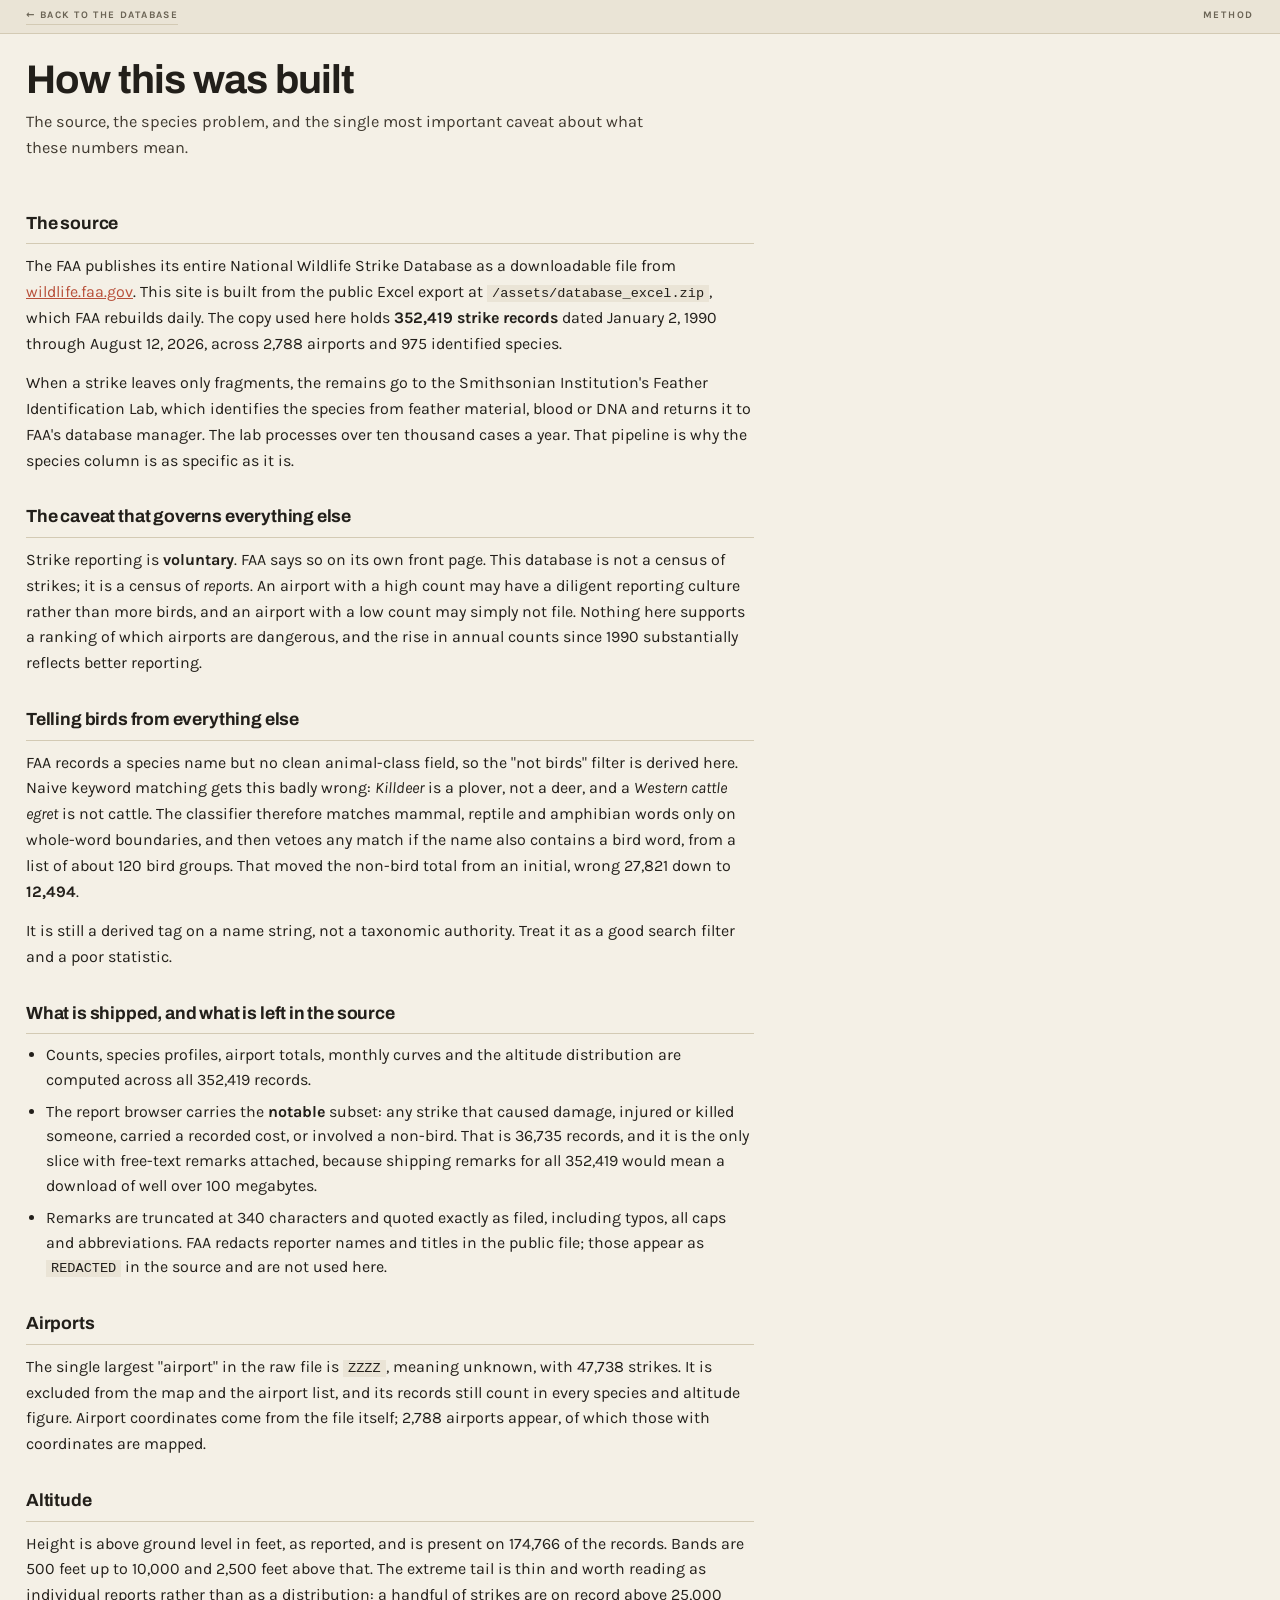
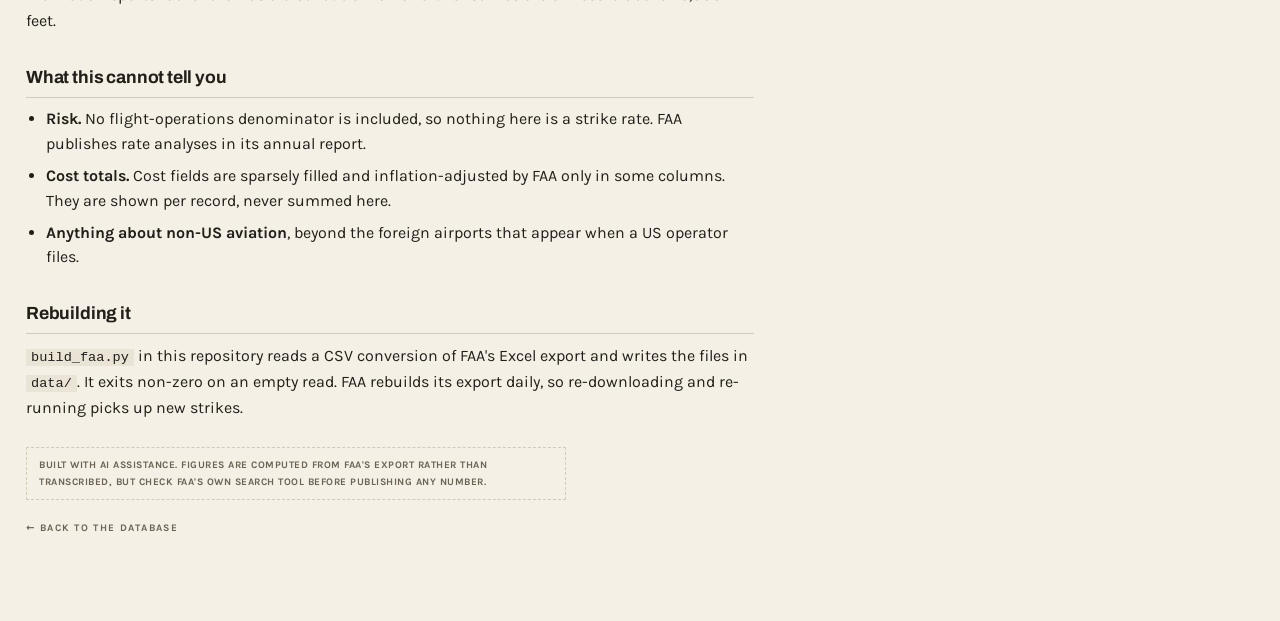
==== methodology.html @ 1c0aa48e "Struck: every reported wildlife strike on American aircraft since 1990 352,419 FAA strike reports, 9" ====
<!DOCTYPE html>
<html lang="en">
<head>
<meta charset="utf-8">
<meta name="viewport" content="width=device-width, initial-scale=1">
<title>How this was built — Struck</title>
<link rel="preconnect" href="https://fonts.googleapis.com">
<link rel="preconnect" href="https://fonts.gstatic.com" crossorigin>
<link href="https://fonts.googleapis.com/css2?family=Archivo:wght@400;500;600;700&family=Karla:wght@400;500;600;700&display=swap" rel="stylesheet">
<link rel="stylesheet" href="house.css">
<style>
:root{--ink3:#7d8c5c}
.doc{max-width:780px;padding:0 26px 70px}
.doc h2{font-family:var(--display);font-size:1.1rem;font-weight:700;letter-spacing:-.01em;
  margin:30px 0 9px;padding-bottom:6px;border-bottom:1px solid var(--hair)}
.doc p{margin:0 0 13px;line-height:1.62}
.doc ul{margin:0 0 13px;padding-left:20px}.doc li{margin-bottom:7px;line-height:1.55}
code{font-family:ui-monospace,Menlo,monospace;font-size:.85em;background:var(--paper2);padding:1px 5px}
.back{font-size:var(--t-small);letter-spacing:.13em;text-transform:uppercase;font-weight:700;
  color:var(--ink2);text-decoration:none}
</style>
</head>
<body>
<div class="sheet">
  <div class="strip"><a class="back" href="index.html">&larr; Back to the database</a><span>Method</span></div>
  <div class="head">
    <h1>How this was built</h1>
    <p class="sub">The source, the species problem, and the single most important caveat about
      what these numbers mean.</p>
  </div>
  <div class="doc">

    <h2>The source</h2>
    <p>The FAA publishes its entire National Wildlife Strike Database as a downloadable file from
      <a href="https://wildlife.faa.gov/" target="_blank" rel="noopener">wildlife.faa.gov</a>. This site
      is built from the public Excel export at <code>/assets/database_excel.zip</code>, which FAA
      rebuilds daily. The copy used here holds <strong>352,419 strike records</strong> dated January 2,
      1990 through August 12, 2026, across 2,788 airports and 975 identified species.</p>
    <p>When a strike leaves only fragments, the remains go to the Smithsonian Institution's Feather
      Identification Lab, which identifies the species from feather material, blood or DNA and returns
      it to FAA's database manager. The lab processes over ten thousand cases a year. That pipeline is
      why the species column is as specific as it is.</p>

    <h2>The caveat that governs everything else</h2>
    <p>Strike reporting is <strong>voluntary</strong>. FAA says so on its own front page. This database
      is not a census of strikes; it is a census of <em>reports</em>. An airport with a high count may
      have a diligent reporting culture rather than more birds, and an airport with a low count may
      simply not file. Nothing here supports a ranking of which airports are dangerous, and the rise
      in annual counts since 1990 substantially reflects better reporting.</p>

    <h2>Telling birds from everything else</h2>
    <p>FAA records a species name but no clean animal-class field, so the "not birds" filter is derived
      here. Naive keyword matching gets this badly wrong: <em>Killdeer</em> is a plover, not a deer, and
      a <em>Western cattle egret</em> is not cattle. The classifier therefore matches mammal, reptile
      and amphibian words only on whole-word boundaries, and then vetoes any match if the name also
      contains a bird word, from a list of about 120 bird groups. That moved the non-bird total from an
      initial, wrong 27,821 down to <strong>12,494</strong>.</p>
    <p>It is still a derived tag on a name string, not a taxonomic authority. Treat it as a good search
      filter and a poor statistic.</p>

    <h2>What is shipped, and what is left in the source</h2>
    <ul>
      <li>Counts, species profiles, airport totals, monthly curves and the altitude distribution are
        computed across all 352,419 records.</li>
      <li>The report browser carries the <strong>notable</strong> subset: any strike that caused damage,
        injured or killed someone, carried a recorded cost, or involved a non-bird. That is 36,735
        records, and it is the only slice with free-text remarks attached, because shipping remarks for
        all 352,419 would mean a download of well over 100 megabytes.</li>
      <li>Remarks are truncated at 340 characters and quoted exactly as filed, including typos, all
        caps and abbreviations. FAA redacts reporter names and titles in the public file; those appear
        as <code>REDACTED</code> in the source and are not used here.</li>
    </ul>

    <h2>Airports</h2>
    <p>The single largest "airport" in the raw file is <code>ZZZZ</code>, meaning unknown, with 47,738
      strikes. It is excluded from the map and the airport list, and its records still count in every
      species and altitude figure. Airport coordinates come from the file itself; 2,788 airports appear,
      of which those with coordinates are mapped.</p>

    <h2>Altitude</h2>
    <p>Height is above ground level in feet, as reported, and is present on 174,766 of the records.
      Bands are 500 feet up to 10,000 and 2,500 feet above that. The extreme tail is thin and worth
      reading as individual reports rather than as a distribution: a handful of strikes are on record
      above 25,000 feet.</p>

    <h2>What this cannot tell you</h2>
    <ul>
      <li><strong>Risk.</strong> No flight-operations denominator is included, so nothing here is a
        strike rate. FAA publishes rate analyses in its annual report.</li>
      <li><strong>Cost totals.</strong> Cost fields are sparsely filled and inflation-adjusted by FAA
        only in some columns. They are shown per record, never summed here.</li>
      <li><strong>Anything about non-US aviation</strong>, beyond the foreign airports that appear when
        a US operator files.</li>
    </ul>

    <h2>Rebuilding it</h2>
    <p><code>build_faa.py</code> in this repository reads a CSV conversion of FAA's Excel export and
      writes the files in <code>data/</code>. It exits non-zero on an empty read. FAA rebuilds its
      export daily, so re-downloading and re-running picks up new strikes.</p>

    <p class="caution" style="margin-top:26px">Built with AI assistance. Figures are computed from FAA's
      export rather than transcribed, but check FAA's own search tool before publishing any number.</p>
    <p><a class="back" href="index.html">&larr; Back to the database</a></p>
  </div>
</div>
</body>
</html>
---- house.css ----
/* ============================================================
   HOUSE SYSTEM — muted riso
   Josh Greenman personal projects. Load this first, then a small
   per-project block that may override --ink3 and nothing else.

   Fonts (add to <head>):
   <link href="https://fonts.googleapis.com/css2?family=Archivo:wght@400;500;600;700&family=Karla:wght@400;500;600;700&display=swap" rel="stylesheet">

   RULES, so this stays itself:
   - No rounded corners. No box shadows. No gradients. No glass.
   - No stat cards with huge numbers. Counts are stated flat and small.
   - No display word plus italic accent word in a warm colour.
   - No emoji as iconography. No pastel pill badges.
   - Colour carries meaning only: category, series, state. Never decoration,
     with the single exception of the overprint discs in the header.
   - Type sizes come from the scale below. Do not invent new ones.
   ============================================================ */

:root{
  --paper:#f4f0e6;
  --paper2:#eae4d6;
  --ink:#221f1a;
  --ink2:#6b6455;
  --hair:#d3cab4;
  --hair2:#e2dac6;

  /* three spot inks. --ink3 is the one a project may re-pick. */
  --ink1:#b8503a;   /* clay  — primary category, active state */
  --ink2c:#3f5d84;  /* slate — secondary category, bars */
  --ink3:#c9a04c;   /* ochre — tertiary / accent */

  --sans:'Karla',system-ui,-apple-system,sans-serif;
  --display:'Archivo',system-ui,sans-serif;

  /* type scale — five sizes, no more */
  --t-micro:9.5px;   /* eyebrow, label, meta */
  --t-small:10px;    /* strip, tab, footer */
  --t-body:1.02rem;
  --t-rec:1.04rem;   /* record title */
  --t-h1:clamp(1.7rem,3.6vw,2.5rem);
}

*{box-sizing:border-box}
html,body{margin:0;padding:0}
body{
  background:var(--paper);color:var(--ink);
  font-family:var(--sans);font-size:16px;line-height:1.55;
  -webkit-font-smoothing:antialiased;
}
a{color:var(--ink1)}
button{font-family:inherit}

/* ---------- shell ---------- */
.sheet{max-width:1400px;margin:0 auto;background:var(--paper);position:relative}
.strip{
  background:var(--paper2);border-bottom:1px solid var(--hair);
  padding:8px 26px;display:flex;justify-content:space-between;gap:14px;flex-wrap:wrap;
  font-size:var(--t-small);letter-spacing:.17em;text-transform:uppercase;
  font-weight:700;color:var(--ink2);
}
.strip a{color:var(--ink2);text-decoration:none;border-bottom:1px solid var(--hair)}
.strip a:hover{color:var(--ink)}

/* ---------- header, with a per-project overprint mark ----------
   Every project draws its own SVG mark into .hmark. It is the one place
   decoration is allowed, and it must say something about the subject:
   shipping crates for import refusals, a flock and a burst for bird
   strikes, contour rings for place names, umbrellas for lost property.
   Marks overprint via multiply, in the project inks. Never a plain circle
   used as generic ornament.                                            */
.head{padding:26px 26px 20px;position:relative;overflow:hidden}
.hmark{position:absolute;right:26px;top:0;height:100%;width:min(340px,38%);
  pointer-events:none;display:flex;align-items:center;justify-content:flex-end}
.hmark svg{width:100%;height:auto;max-height:150px;mix-blend-mode:multiply;overflow:visible}
@media(max-width:820px){.hmark{display:none}}
h1{
  font-family:var(--display);font-weight:700;margin:0;
  font-size:var(--t-h1);line-height:1.02;letter-spacing:-.02em;position:relative;z-index:2;
}
.sub{position:relative;z-index:2;margin:9px 0 0;max-width:64ch;
  font-size:var(--t-body);line-height:1.55;color:#403a30}
.src{position:relative;z-index:2;margin:13px 0 0;font-size:var(--t-small);
  letter-spacing:.13em;text-transform:uppercase;font-weight:700;color:var(--ink2)}
.src a{color:var(--ink2)}

/* ---------- counts: flat, small, never a card ----------
   Cells are equal width and equal height, so labels that wrap to two lines
   do not knock the row out of alignment. Keep labels to three words.     */
.counts{display:flex;flex-wrap:wrap;border-top:1px solid var(--ink);border-bottom:1px solid var(--hair)}
.counts div{
  flex:1 1 168px;padding:13px 20px 14px;border-right:1px solid var(--hair);
  display:flex;flex-direction:column;gap:6px;min-height:76px;
}
.counts div:last-child{border-right:0}
.counts b{display:block;font-family:var(--display);font-weight:600;font-size:1.45rem;
  line-height:1;letter-spacing:-.02em;font-variant-numeric:tabular-nums}
.counts span{font-size:var(--t-micro);letter-spacing:.12em;text-transform:uppercase;
  font-weight:700;color:var(--ink2);line-height:1.35;max-width:20ch;text-wrap:balance}

/* ---------- tabs ---------- */
.tabs{display:flex;flex-wrap:wrap;border-bottom:1px solid var(--hair);background:var(--paper)}
.tabs button{
  font-size:var(--t-small);letter-spacing:.15em;text-transform:uppercase;font-weight:700;
  background:none;border:0;border-right:1px solid var(--hair);color:var(--ink2);
  padding:11px 16px;cursor:pointer;
}
.tabs button:hover{color:var(--ink)}
.tabs button.on{background:var(--ink1);color:var(--paper)}

/* ---------- controls ---------- */
.controls{display:flex;gap:9px;flex-wrap:wrap;align-items:center;
  padding:13px 26px;border-bottom:1px solid var(--hair)}
input[type=search],input[type=text]{
  flex:1 1 260px;min-width:190px;font-family:var(--sans);font-size:14.5px;font-weight:500;
  padding:10px 13px;border:1px solid var(--ink);background:#fff;color:var(--ink);border-radius:0;outline:none;
}
input[type=search]:focus,input[type=text]:focus{box-shadow:inset 0 0 0 2px var(--ink3)}
select{
  font-family:var(--sans);font-size:10.5px;font-weight:700;letter-spacing:.1em;text-transform:uppercase;
  padding:10px 9px;border:1px solid var(--ink);background:#fff;color:var(--ink);border-radius:0;
}
.chip{
  font-size:var(--t-small);letter-spacing:.11em;text-transform:uppercase;font-weight:700;
  padding:7px 11px;border:1px solid var(--hair);background:transparent;color:var(--ink2);
  cursor:pointer;border-radius:0;
}
.chip:hover{border-color:var(--ink);color:var(--ink)}
.chip[aria-pressed=true]{background:var(--ink);color:var(--paper);border-color:var(--ink)}

/* ---------- panels and columns ---------- */
.cols{display:grid;grid-template-columns:1.08fr 1fr}
@media(max-width:900px){.cols{grid-template-columns:1fr}}
.cols>.col{padding:0;min-width:0}
.cols>.col:first-child{border-right:1px solid var(--hair)}
.colhead{
  display:flex;justify-content:space-between;align-items:center;gap:12px;
  padding:9px 26px;border-bottom:1px solid var(--hair);
  font-size:var(--t-micro);letter-spacing:.16em;text-transform:uppercase;
  font-weight:700;color:var(--ink2);
}
.pad{padding:14px 26px 24px}

/* ---------- records ---------- */
.rec{
  display:block;width:100%;text-align:left;background:none;border:0;
  border-bottom:1px solid var(--hair);padding:11px 26px;cursor:pointer;
  font-family:inherit;color:inherit;
}
.rec:hover{background:var(--paper2)}
.rec.sel{background:var(--paper2);box-shadow:inset 4px 0 0 var(--ink1)}
.rec b{font-family:var(--display);font-weight:600;font-size:var(--t-rec);display:block;
  letter-spacing:-.012em;line-height:1.25}
.rec .meta{font-style:normal;font-size:var(--t-micro);letter-spacing:.1em;text-transform:uppercase;
  font-weight:700;color:var(--ink2);display:block;margin-top:3px}
.pill{display:inline-block;padding:1px 7px;margin-right:7px;color:var(--paper);background:var(--ink2c)}
.pill.c{background:var(--ink1)}
.pill.o{background:var(--ink3);color:var(--ink)}

/* ---------- bars ---------- */
.brow{display:flex;align-items:center;gap:11px;padding:6px 0}
.brow span{width:96px;font-size:.92rem;font-weight:600;flex:none}
.brow i{height:12px;display:block;background:var(--ink2c);mix-blend-mode:multiply;opacity:.85}
.brow u{text-decoration:none;font-family:var(--display);font-weight:600;margin-left:auto;
  font-variant-numeric:tabular-nums;font-size:.92rem}

/* ---------- tables ---------- */
table.h{width:100%;border-collapse:collapse;font-size:.9rem}
table.h th{font-size:var(--t-micro);letter-spacing:.14em;text-transform:uppercase;font-weight:700;
  color:var(--ink2);text-align:left;padding:6px 10px 6px 0;border-bottom:1px solid var(--ink)}
table.h td{padding:6px 10px 6px 0;border-bottom:1px solid var(--hair2)}
table.h td.n,table.h th.n{text-align:right;font-variant-numeric:tabular-nums}

/* ---------- drawer for a single record ---------- */
.drawer{position:fixed;inset:0;z-index:900;display:none}
.drawer.open{display:block}
.drawer .scrim{position:absolute;inset:0;background:rgba(34,31,26,.5)}
.drawer .panel{position:absolute;top:0;right:0;height:100%;width:min(720px,100%);
  background:var(--paper);border-left:1px solid var(--ink);overflow:auto}
.drawer .dhead{position:sticky;top:0;background:var(--paper2);border-bottom:1px solid var(--ink);
  padding:12px 22px;display:flex;justify-content:space-between;gap:14px;align-items:flex-start;z-index:2}
.drawer .dhead .lbl{font-size:var(--t-micro);letter-spacing:.15em;text-transform:uppercase;
  font-weight:700;color:var(--ink2)}
.drawer .dhead h2{margin:3px 0 0;font-family:var(--display);font-size:1.4rem;line-height:1.16;
  font-weight:700;letter-spacing:-.02em}
.xbtn{font-size:19px;line-height:1;background:none;border:1px solid var(--ink);
  width:32px;height:32px;cursor:pointer;color:var(--ink);flex:none}
.dbody{padding:18px 22px 60px}
dl.f{margin:0 0 18px;border-top:1px solid var(--hair)}
dl.f>div{display:grid;grid-template-columns:150px 1fr;gap:12px;padding:8px 0;
  border-bottom:1px solid var(--hair2);font-size:.94rem}
dl.f dt{font-size:var(--t-micro);letter-spacing:.13em;text-transform:uppercase;
  color:var(--ink2);font-weight:700;padding-top:3px}
dl.f dd{margin:0}
@media(max-width:560px){dl.f>div{grid-template-columns:1fr;gap:2px}}
.narr h4{font-size:var(--t-micro);letter-spacing:.16em;text-transform:uppercase;color:var(--ink2);
  font-weight:700;margin:20px 0 7px;padding-bottom:5px;border-bottom:1px solid var(--hair)}
.narr p{margin:0 0 11px;font-size:1rem;line-height:1.62}
.srcbtn{display:inline-block;font-size:var(--t-small);letter-spacing:.11em;text-transform:uppercase;
  font-weight:700;border:1px solid var(--ink);padding:9px 13px;text-decoration:none;
  color:var(--ink);margin-top:8px}
.srcbtn:hover{background:var(--ink);color:var(--paper)}

/* ---------- footer ---------- */
.foot{padding:14px 26px 40px;border-top:1px solid var(--hair);font-size:.9rem;color:var(--ink2)}
.foot a{color:var(--ink)}
.caution{font-size:var(--t-small);letter-spacing:.05em;text-transform:uppercase;font-weight:700;
  color:var(--ink2);border:1px dashed var(--hair);padding:9px 12px;margin:0 0 14px;
  max-width:90ch;line-height:1.7}
.empty{padding:36px 26px;color:var(--ink2);font-size:.95rem}
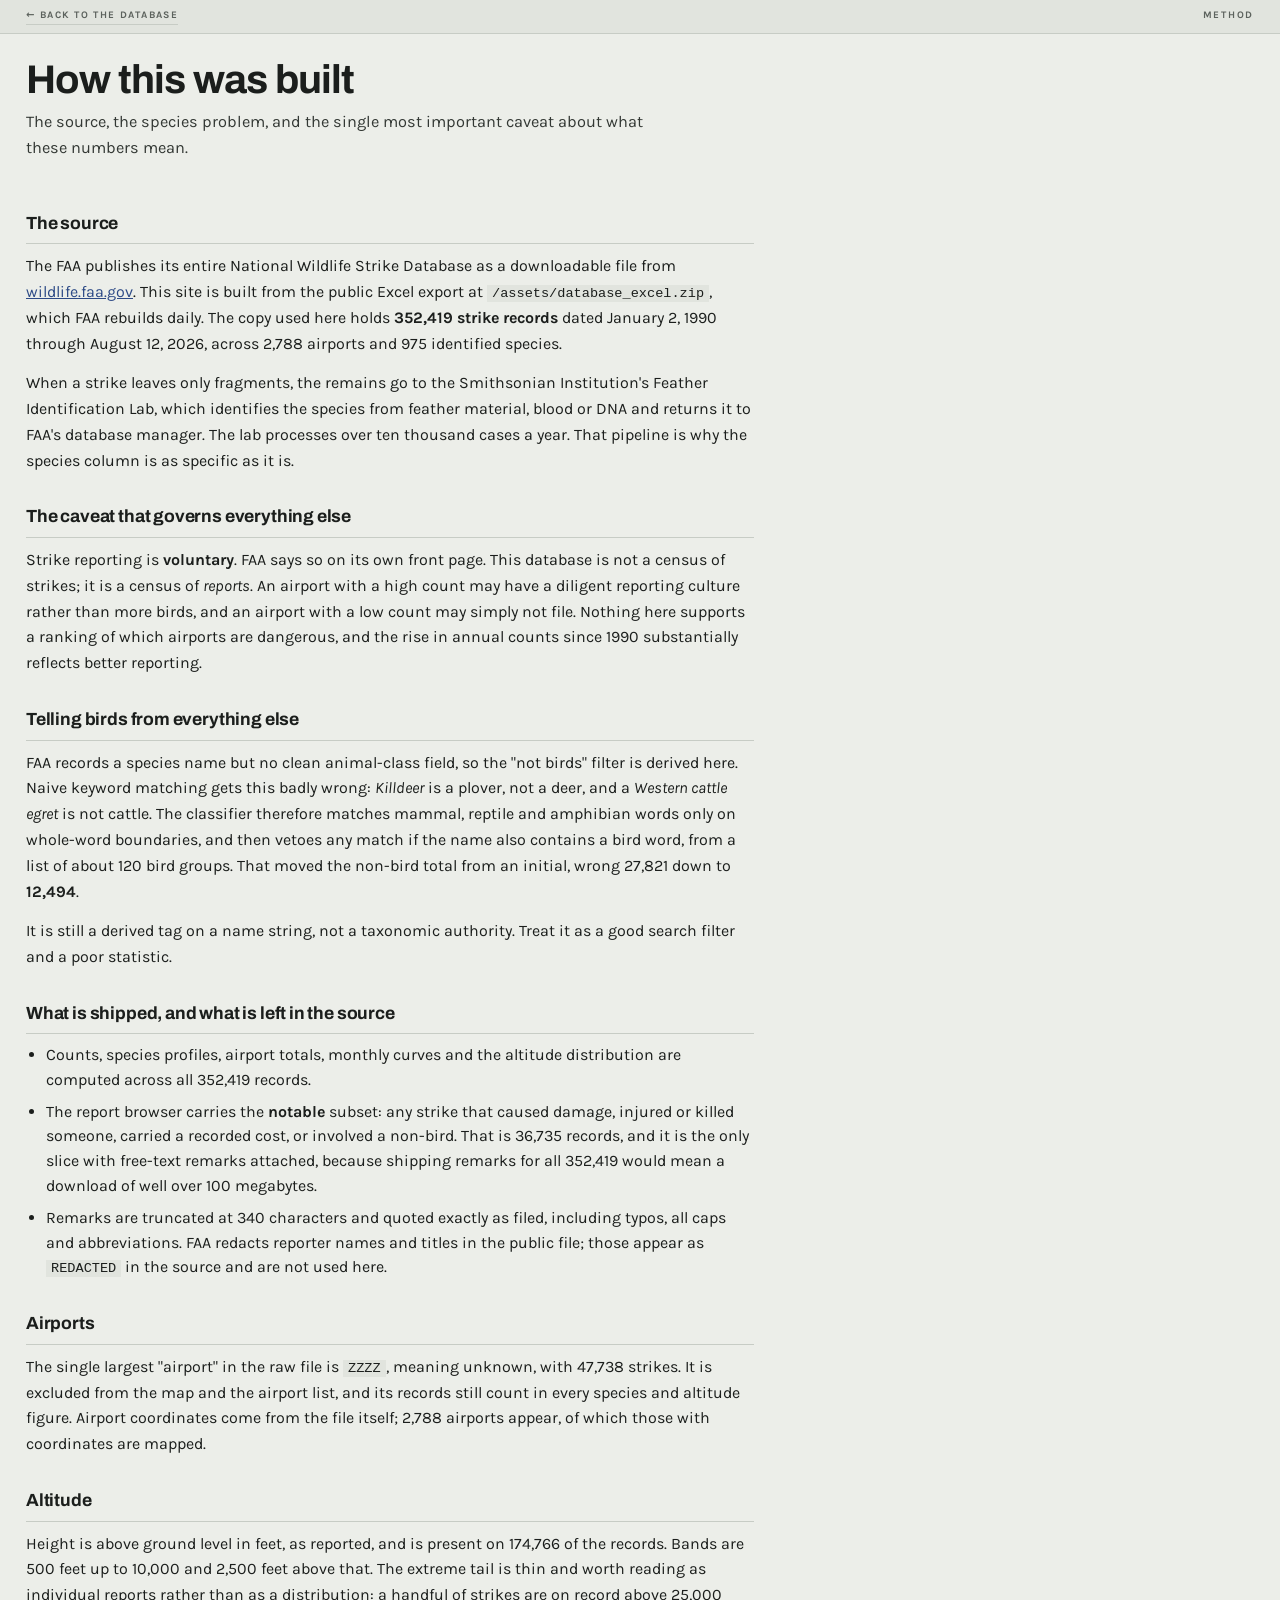
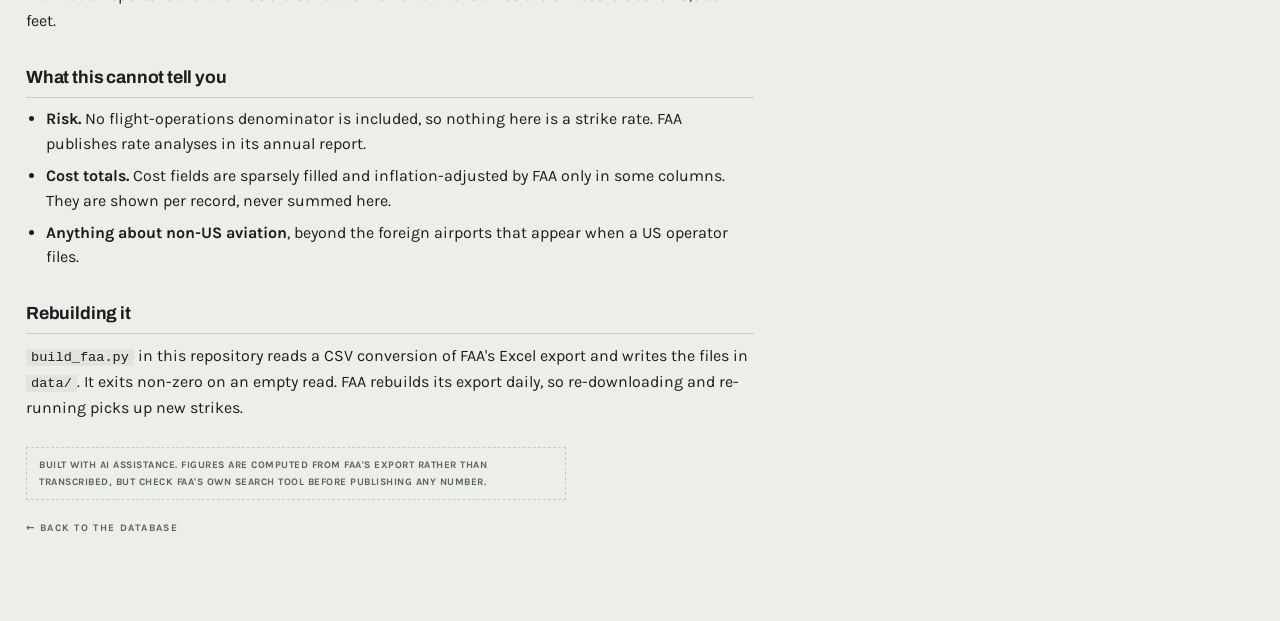
==== commit 510581a6: "New house palette, generated header mark, period caption, cache revalidation Moves off warm cream + " ====
--- a/methodology.html
+++ b/methodology.html
@@ -9,7 +9,7 @@
 <link href="https://fonts.googleapis.com/css2?family=Archivo:wght@400;500;600;700&family=Karla:wght@400;500;600;700&display=swap" rel="stylesheet">
 <link rel="stylesheet" href="house.css">
 <style>
-:root{--ink3:#7d8c5c}
+:root{--ink3:#2f6b6b}
 .doc{max-width:780px;padding:0 26px 70px}
 .doc h2{font-family:var(--display);font-size:1.1rem;font-weight:700;letter-spacing:-.01em;
   margin:30px 0 9px;padding-bottom:6px;border-bottom:1px solid var(--hair)}
--- a/house.css
+++ b/house.css
@@ -12,22 +12,30 @@
    - No display word plus italic accent word in a warm colour.
    - No emoji as iconography. No pastel pill badges.
    - Colour carries meaning only: category, series, state. Never decoration,
-     with the single exception of the overprint discs in the header.
+     with the single exception of the header mark.
    - Type sizes come from the scale below. Do not invent new ones.
    ============================================================ */
 
 :root{
-  --paper:#f4f0e6;
-  --paper2:#eae4d6;
-  --ink:#221f1a;
-  --ink2:#6b6455;
-  --hair:#d3cab4;
-  --hair2:#e2dac6;
-
-  /* three spot inks. --ink3 is the one a project may re-pick. */
-  --ink1:#b8503a;   /* clay  — primary category, active state */
-  --ink2c:#3f5d84;  /* slate — secondary category, bars */
-  --ink3:#c9a04c;   /* ochre — tertiary / accent */
+  /* Pale neutral stock with the faintest green cast. Deliberately NOT warm
+     cream with a terracotta accent — that combination is Anthropic's own
+     brand palette and reading as "made by a chatbot" is the one thing this
+     system must not do. The ground stays quiet; the inks carry the colour. */
+  --paper:#eceee9;
+  --paper2:#e1e4de;
+  --ink:#1b1e1c;
+  --ink2:#5c625d;
+  --hair:#c7ccc5;
+  --hair2:#d8dcd6;
+
+  /* Five spot inks, used semantically and never decoratively. A project may
+     re-pick --ink3 only. Enough hues that a page reads multicoloured rather
+     than tinted, but all held to the same low chroma so it stays calm. */
+  --ink1:#2d4a86;   /* indigo   — primary category, active state */
+  --ink2c:#4a6b52;  /* moss     — secondary category, bars */
+  --ink3:#8a4a6b;   /* plum     — tertiary / accent, project-overridable */
+  --ink4:#b07326;   /* amber    — emphasis, warnings, highlighted values */
+  --ink5:#2b6f75;   /* teal     — fourth category */
 
   --sans:'Karla',system-ui,-apple-system,sans-serif;
   --display:'Archivo',system-ui,sans-serif;
@@ -61,31 +69,52 @@
 .strip a{color:var(--ink2);text-decoration:none;border-bottom:1px solid var(--hair)}
 .strip a:hover{color:var(--ink)}
 
-/* ---------- header, with a per-project overprint mark ----------
-   Every project draws its own SVG mark into .hmark. It is the one place
-   decoration is allowed, and it must say something about the subject:
-   shipping crates for import refusals, a flock and a burst for bird
-   strikes, contour rings for place names, umbrellas for lost property.
-   Marks overprint via multiply, in the project inks. Never a plain circle
-   used as generic ornament.                                            */
-.head{padding:26px 26px 20px;position:relative;overflow:hidden}
-.hmark{position:absolute;right:26px;top:0;height:100%;width:min(340px,38%);
-  pointer-events:none;display:flex;align-items:center;justify-content:flex-end}
-.hmark svg{width:100%;height:auto;max-height:150px;mix-blend-mode:multiply;overflow:visible}
-@media(max-width:820px){.hmark{display:none}}
+/* ---------- header, with a per-project mark ----------
+   Every project has its own mark in .hmark, a risograph-style screenprint
+   generated for the subject and knocked out to transparency: contour lines
+   for place names, a flock crossing a flight path for bird strikes, struck
+   crates for import refusals, umbrellas for lost property. It is the one
+   place decoration is allowed, and it must say something about the subject.
+   Never a plain circle used as generic ornament.                        */
+/* The mark is taken out of flow and the header reserves room for it with
+   padding. Do not put it in the grid: a row-spanning item stretches the rows
+   and the title floats away from the paragraph beneath it. */
+.head{
+  position:relative;overflow:hidden;
+  padding:26px calc(clamp(150px,22vw,290px) + 52px) 20px 26px;
+}
+.hmark{
+  position:absolute;right:26px;top:26px;
+  width:clamp(150px,22vw,290px);pointer-events:none;
+}
+.hmark svg,.hmark img{width:100%;height:auto;max-height:150px;object-fit:contain;overflow:visible;display:block}
+.hmark svg{mix-blend-mode:multiply}
+@media(max-width:900px){
+  .head{padding-right:26px}
+  .hmark{display:none}
+}
 h1{
   font-family:var(--display);font-weight:700;margin:0;
   font-size:var(--t-h1);line-height:1.02;letter-spacing:-.02em;position:relative;z-index:2;
 }
 .sub{position:relative;z-index:2;margin:9px 0 0;max-width:64ch;
-  font-size:var(--t-body);line-height:1.55;color:#403a30}
+  font-size:var(--t-body);line-height:1.55;color:#333834}
 .src{position:relative;z-index:2;margin:13px 0 0;font-size:var(--t-small);
   letter-spacing:.13em;text-transform:uppercase;font-weight:700;color:var(--ink2)}
 .src a{color:var(--ink2)}
 
 /* ---------- counts: flat, small, never a card ----------
    Cells are equal width and equal height, so labels that wrap to two lines
-   do not knock the row out of alignment. Keep labels to three words.     */
+   do not knock the row out of alignment. Keep labels to three words.
+   Always precede the strip with .capline saying what period it covers —
+   a bare number with no period attached is not a fact.                   */
+.capline{
+  padding:9px 26px;border-top:1px solid var(--ink);background:var(--paper2);
+  font-size:var(--t-micro);letter-spacing:.14em;text-transform:uppercase;
+  font-weight:700;color:var(--ink2);
+}
+.capline b{color:var(--ink);font-weight:700}
+.capline + .counts{border-top:1px solid var(--hair)}
 .counts{display:flex;flex-wrap:wrap;border-top:1px solid var(--ink);border-bottom:1px solid var(--hair)}
 .counts div{
   flex:1 1 168px;padding:13px 20px 14px;border-right:1px solid var(--hair);
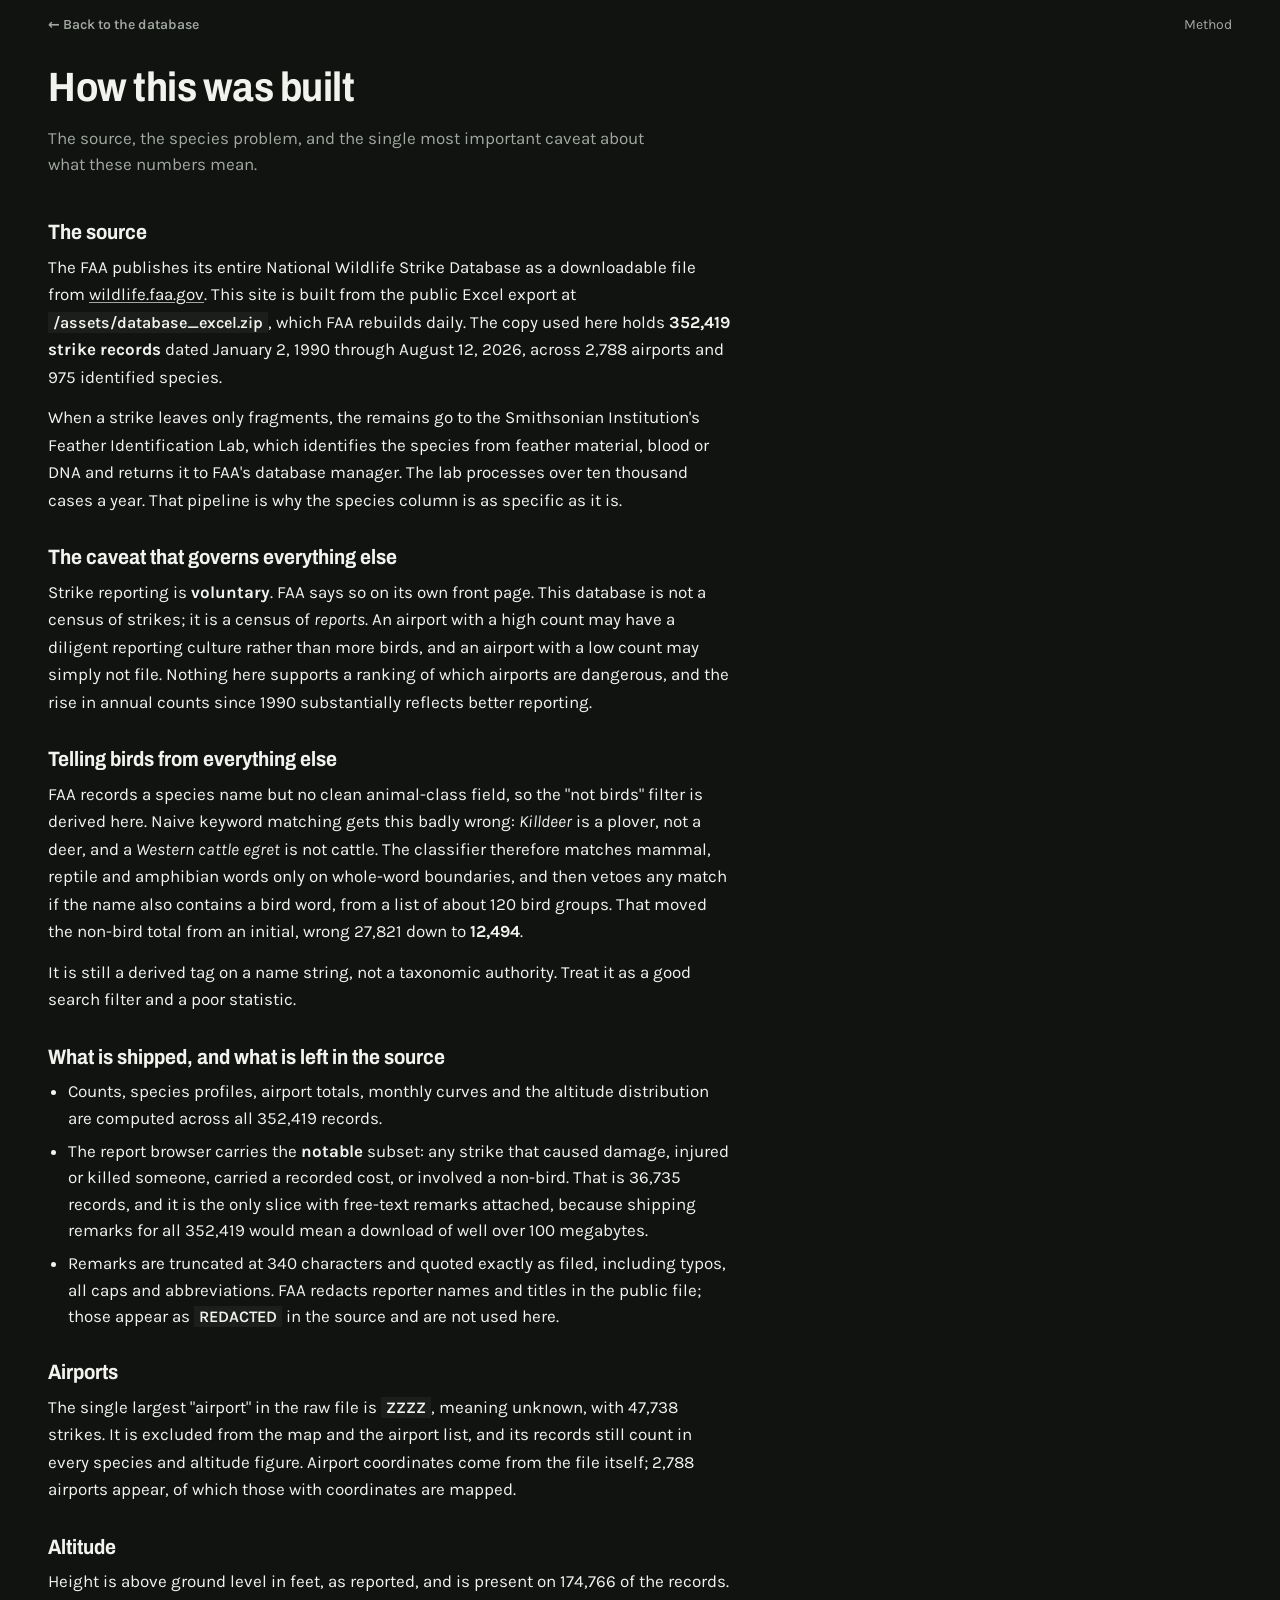
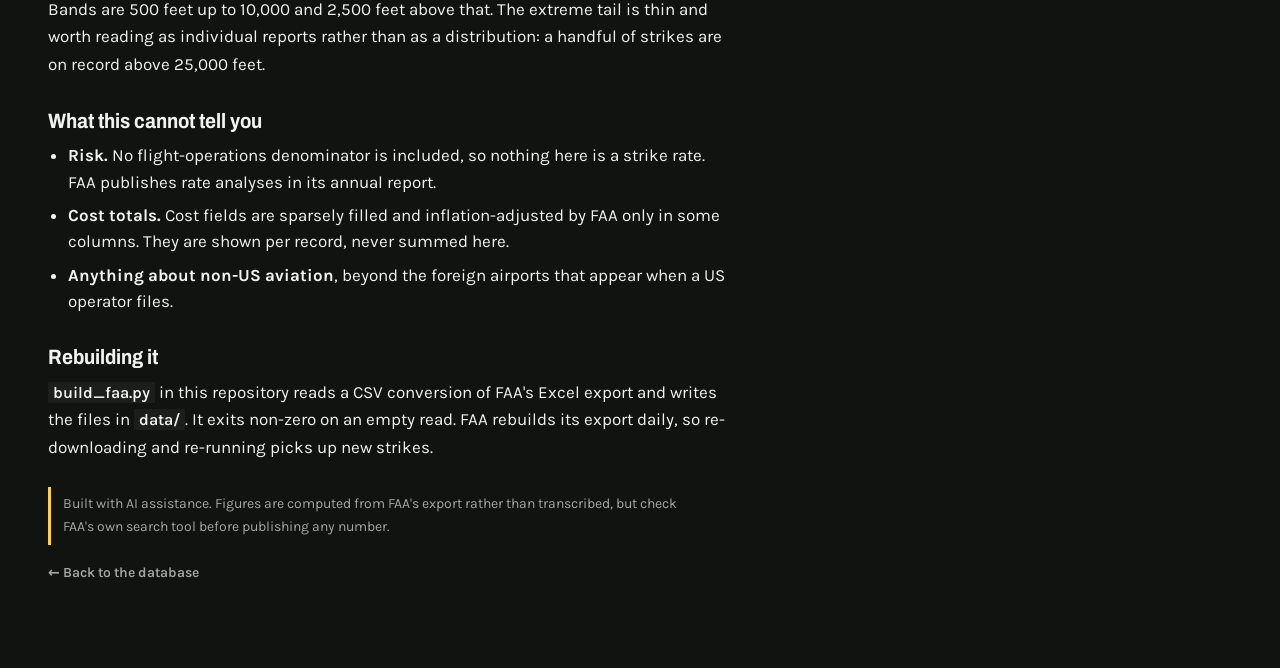
==== commit 6e8d882a: "Move Struck onto house style v5 (black): finding sentence, damage dot chart and species modules up t" ====
--- a/methodology.html
+++ b/methodology.html
@@ -6,18 +6,18 @@
 <title>How this was built — Struck</title>
 <link rel="preconnect" href="https://fonts.googleapis.com">
 <link rel="preconnect" href="https://fonts.gstatic.com" crossorigin>
-<link href="https://fonts.googleapis.com/css2?family=Archivo:wght@400;500;600;700&family=Karla:wght@400;500;600;700&display=swap" rel="stylesheet">
+<link href="https://fonts.googleapis.com/css2?family=Archivo:wdth,wght@62..125,400..900&family=Karla:wght@400;500;600;700&display=swap" rel="stylesheet">
 <link rel="stylesheet" href="house.css">
 <style>
-:root{--ink3:#2f6b6b}
-.doc{max-width:780px;padding:0 26px 70px}
-.doc h2{font-family:var(--display);font-size:1.1rem;font-weight:700;letter-spacing:-.01em;
-  margin:30px 0 9px;padding-bottom:6px;border-bottom:1px solid var(--hair)}
+:root{--accent:var(--cobalt)}
+.doc{max-width:780px;padding:0 clamp(16px,4vw,48px) 70px}
+.doc h2{font-family:var(--display);font-variation-settings:'wdth' 88;font-size:1.3rem;font-weight:700;margin:32px 0 9px}
 .doc p{margin:0 0 13px;line-height:1.62}
 .doc ul{margin:0 0 13px;padding-left:20px}.doc li{margin-bottom:7px;line-height:1.55}
-code{font-family:ui-monospace,Menlo,monospace;font-size:.85em;background:var(--paper2);padding:1px 5px}
-.back{font-size:var(--t-small);letter-spacing:.13em;text-transform:uppercase;font-weight:700;
-  color:var(--ink2);text-decoration:none}
+code{font-family:var(--sans);font-weight:600;font-size:.95em;background:var(--bg2);padding:1px 5px}
+.back{font-size:var(--t-small);font-weight:600;color:var(--fg2);text-decoration:none}
+.back:hover{color:var(--fg)}
+.head .sub{margin-bottom:6px}
 </style>
 </head>
 <body>
--- a/house.css
+++ b/house.css
@@ -1,238 +1,231 @@
 /* ============================================================
-   HOUSE SYSTEM — muted riso
-   Josh Greenman personal projects. Load this first, then a small
-   per-project block that may override --ink3 and nothing else.
-
-   Fonts (add to <head>):
-   <link href="https://fonts.googleapis.com/css2?family=Archivo:wght@400;500;600;700&family=Karla:wght@400;500;600;700&display=swap" rel="stylesheet">
+   HOUSE SYSTEM v5 — black
+   Josh Greenman personal projects. Adopted 2026-09-23, replacing
+   "muted riso" (kept as house-v4-muted-riso.css), which Josh called drab.
+
+   Fonts (add to <head>; Archivo needs the width axis):
+   <link href="https://fonts.googleapis.com/css2?family=Archivo:wdth,wght@62..125,400..900&family=Karla:wght@400;500;600;700&display=swap" rel="stylesheet">
+
+   THE PAGE OPENS THE SAME WAY EVERY TIME, AND THEN IT DOESN'T:
+     1. a quiet top line: source on the left, date range on the right
+     2. h1: the project's name, modest size
+     3. .finding: one plain sentence saying the main thing. Not a slogan.
+     4. .lede: a short paragraph with the counts written into sentences
+     5. the project's own chart, built from its data, before any tabs
+   After that, anything goes: sections can switch ground (.g-paper,
+   .g-ink with --band), and graphics can use as many of the eight inks
+   as the data needs.
 
    RULES, so this stays itself:
-   - No rounded corners. No box shadows. No gradients. No glass.
-   - No stat cards with huge numbers. Counts are stated flat and small.
-   - No display word plus italic accent word in a warm colour.
-   - No emoji as iconography. No pastel pill badges.
-   - Colour carries meaning only: category, series, state. Never decoration,
-     with the single exception of the header mark.
-   - Type sizes come from the scale below. Do not invent new ones.
+   - Black ground by default. Paper and colour bands are per-section options.
+   - No letterspaced all-caps labels. Labels are sentence case.
+   - No stat tiles with giant numbers. Counts go into sentences.
+   - No display word plus italic accent word in a colour.
+   - No rounded corners, box shadows, gradients or glass.
+   - No emoji as icons, no pill badges with rounded ends.
+   - No monospace, glow or status-light "console" touches. Black here is
+     a printed-poster black, not a terminal.
+   - Colour carries meaning (category, series, state) and may be generous
+     inside graphics. Text stays white or grey.
+   - The headline is not oversold: h1 is the name, .finding is plain.
+
+   Charts drawn in canvas or SVG must read colours from these tokens, not
+   hard-coded hex, so they survive a ground change. Read them with:
+     const s=getComputedStyle(el), t=n=>s.getPropertyValue('--'+n).trim();
+   On black, overlapping marks use 'screen' blending; on paper, 'multiply'
+   (the --blend token says which).
    ============================================================ */
 
-:root{
-  /* Pale neutral stock with the faintest green cast. Deliberately NOT warm
-     cream with a terracotta accent — that combination is Anthropic's own
-     brand palette and reading as "made by a chatbot" is the one thing this
-     system must not do. The ground stays quiet; the inks carry the colour. */
-  --paper:#eceee9;
-  --paper2:#e1e4de;
-  --ink:#1b1e1c;
-  --ink2:#5c625d;
-  --hair:#c7ccc5;
-  --hair2:#d8dcd6;
-
-  /* Five spot inks, used semantically and never decoratively. A project may
-     re-pick --ink3 only. Enough hues that a page reads multicoloured rather
-     than tinted, but all held to the same low chroma so it stays calm. */
-  --ink1:#2d4a86;   /* indigo   — primary category, active state */
-  --ink2c:#4a6b52;  /* moss     — secondary category, bars */
-  --ink3:#8a4a6b;   /* plum     — tertiary / accent, project-overridable */
-  --ink4:#b07326;   /* amber    — emphasis, warnings, highlighted values */
-  --ink5:#2b6f75;   /* teal     — fourth category */
+:root,.g-black{
+  --bg:#111311; --bg2:#1b1e1b; --fg:#f2f3ef; --fg2:#a2a8a1;
+  --line:#3a3f3a; --line2:#262a26; --grid:rgba(255,255,255,.13); --blend:screen;
+  --cobalt:#5b86ff; --vermilion:#ff6a45; --sun:#ffd23f; --mint:#3fd68f;
+  --rose:#ff6fae; --cyan:#3cc8d8; --orange:#ff9f2e; --lilac:#b79bff;
+  --accent:var(--cobalt);   /* the project's lead ink; override per project */
+}
+.g-paper{
+  --bg:#f4f5f2; --bg2:#e7e9e4; --fg:#121412; --fg2:#5a5f5a;
+  --line:#c3c8c1; --line2:#d8dcd6; --grid:rgba(18,20,18,.11); --blend:multiply;
+  --cobalt:#1f4fd6; --vermilion:#d8401f; --sun:#b98d00; --mint:#13925a;
+  --rose:#d23a7e; --cyan:#0f8a99; --orange:#cc6a00; --lilac:#6c4fd0;
+}
+.g-ink{ /* a full colour band; set --band on the element */
+  --bg:var(--band,#ffd23f); --bg2:rgba(0,0,0,.06); --fg:#121412; --fg2:#3d3a2c;
+  --line:rgba(18,20,18,.35); --line2:rgba(18,20,18,.18); --grid:rgba(18,20,18,.16); --blend:multiply;
+  --cobalt:#1c3fae; --vermilion:#b8321a; --sun:#121412; --mint:#0d6e43;
+  --rose:#a92363; --cyan:#0b6874; --orange:#8f4a00; --lilac:#4f36a8;
+}
+/* Legacy names from v4, mapped so older page code keeps working. */
+:root,.g-black,.g-paper,.g-ink{
+  --paper:var(--bg); --paper2:var(--bg2); --ink:var(--fg); --ink2:var(--fg2);
+  --hair:var(--line); --hair2:var(--line2);
+  --ink1:var(--cobalt); --ink2c:var(--mint); --ink3:var(--accent); --ink4:var(--sun); --ink5:var(--cyan);
 
   --sans:'Karla',system-ui,-apple-system,sans-serif;
   --display:'Archivo',system-ui,sans-serif;
-
-  /* type scale — five sizes, no more */
-  --t-micro:9.5px;   /* eyebrow, label, meta */
-  --t-small:10px;    /* strip, tab, footer */
-  --t-body:1.02rem;
-  --t-rec:1.04rem;   /* record title */
-  --t-h1:clamp(1.7rem,3.6vw,2.5rem);
-}
+  /* type scale */
+  --t-micro:13px;   /* meta, axis, footnote */
+  --t-small:14px;   /* labels, tabs, captions */
+  --t-body:17px;
+  --t-rec:1.12rem;
+  --t-find:clamp(1.2rem,1.9vw,1.55rem);
+  --t-h1:clamp(1.9rem,3.2vw,2.6rem);
+}
+:root{color-scheme:dark}
+.g-paper,.g-ink{color-scheme:light}
 
 *{box-sizing:border-box}
 html,body{margin:0;padding:0}
-body{
-  background:var(--paper);color:var(--ink);
-  font-family:var(--sans);font-size:16px;line-height:1.55;
-  -webkit-font-smoothing:antialiased;
-}
-a{color:var(--ink1)}
+body{background:var(--bg);color:var(--fg);font-family:var(--sans);font-size:var(--t-body);line-height:1.55;-webkit-font-smoothing:antialiased}
+a{color:var(--fg);text-decoration-color:var(--fg2);text-underline-offset:2px}
+a:hover{text-decoration-color:var(--fg)}
 button{font-family:inherit}
+:focus-visible{outline:2px solid var(--sun);outline-offset:2px}
+.g-black,.g-paper,.g-ink{background:var(--bg);color:var(--fg)}
 
 /* ---------- shell ---------- */
-.sheet{max-width:1400px;margin:0 auto;background:var(--paper);position:relative}
+.sheet{max-width:1400px;margin:0 auto;position:relative}
+.sec{padding:34px clamp(16px,4vw,48px)}
 .strip{
-  background:var(--paper2);border-bottom:1px solid var(--hair);
-  padding:8px 26px;display:flex;justify-content:space-between;gap:14px;flex-wrap:wrap;
-  font-size:var(--t-small);letter-spacing:.17em;text-transform:uppercase;
-  font-weight:700;color:var(--ink2);
-}
-.strip a{color:var(--ink2);text-decoration:none;border-bottom:1px solid var(--hair)}
-.strip a:hover{color:var(--ink)}
-
-/* ---------- header, with a per-project mark ----------
-   Every project has its own mark in .hmark, a risograph-style screenprint
-   generated for the subject and knocked out to transparency: contour lines
-   for place names, a flock crossing a flight path for bird strikes, struck
-   crates for import refusals, umbrellas for lost property. It is the one
-   place decoration is allowed, and it must say something about the subject.
-   Never a plain circle used as generic ornament.                        */
-/* The mark is taken out of flow and the header reserves room for it with
-   padding. Do not put it in the grid: a row-spanning item stretches the rows
-   and the title floats away from the paragraph beneath it. */
-.head{
-  position:relative;overflow:hidden;
-  padding:26px calc(clamp(150px,22vw,290px) + 52px) 20px 26px;
-}
-.hmark{
-  position:absolute;right:26px;top:26px;
-  width:clamp(150px,22vw,290px);pointer-events:none;
-}
-.hmark svg,.hmark img{width:100%;height:auto;max-height:150px;object-fit:contain;overflow:visible;display:block}
-.hmark svg{mix-blend-mode:multiply}
-@media(max-width:900px){
-  .head{padding-right:26px}
-  .hmark{display:none}
-}
-h1{
-  font-family:var(--display);font-weight:700;margin:0;
-  font-size:var(--t-h1);line-height:1.02;letter-spacing:-.02em;position:relative;z-index:2;
-}
-.sub{position:relative;z-index:2;margin:9px 0 0;max-width:64ch;
-  font-size:var(--t-body);line-height:1.55;color:#333834}
-.src{position:relative;z-index:2;margin:13px 0 0;font-size:var(--t-small);
-  letter-spacing:.13em;text-transform:uppercase;font-weight:700;color:var(--ink2)}
-.src a{color:var(--ink2)}
-
-/* ---------- counts: flat, small, never a card ----------
-   Cells are equal width and equal height, so labels that wrap to two lines
-   do not knock the row out of alignment. Keep labels to three words.
-   Always precede the strip with .capline saying what period it covers —
-   a bare number with no period attached is not a fact.                   */
-.capline{
-  padding:9px 26px;border-top:1px solid var(--ink);background:var(--paper2);
-  font-size:var(--t-micro);letter-spacing:.14em;text-transform:uppercase;
-  font-weight:700;color:var(--ink2);
-}
-.capline b{color:var(--ink);font-weight:700}
-.capline + .counts{border-top:1px solid var(--hair)}
-.counts{display:flex;flex-wrap:wrap;border-top:1px solid var(--ink);border-bottom:1px solid var(--hair)}
-.counts div{
-  flex:1 1 168px;padding:13px 20px 14px;border-right:1px solid var(--hair);
-  display:flex;flex-direction:column;gap:6px;min-height:76px;
-}
-.counts div:last-child{border-right:0}
-.counts b{display:block;font-family:var(--display);font-weight:600;font-size:1.45rem;
-  line-height:1;letter-spacing:-.02em;font-variant-numeric:tabular-nums}
-.counts span{font-size:var(--t-micro);letter-spacing:.12em;text-transform:uppercase;
-  font-weight:700;color:var(--ink2);line-height:1.35;max-width:20ch;text-wrap:balance}
+  padding:14px clamp(16px,4vw,48px) 0;display:flex;justify-content:space-between;gap:6px 16px;flex-wrap:wrap;
+  font-size:var(--t-small);color:var(--fg2);
+}
+.strip a{color:var(--fg2)}
+.strip a:hover{color:var(--fg)}
+
+/* ---------- opening ---------- */
+.head{position:relative;padding:30px clamp(16px,4vw,48px) 6px}
+.hmark{display:none} /* v4 corner marks were made for paper; the opening chart replaces them */
+h1{font-family:var(--display);font-variation-settings:'wdth' 88;font-weight:700;margin:0;
+  font-size:var(--t-h1);line-height:1.05;letter-spacing:-.012em}
+.finding{font-family:var(--display);font-variation-settings:'wdth' 88;font-weight:400;font-size:var(--t-find);
+  line-height:1.3;margin:12px 0 0;max-width:40ch;text-wrap:pretty}
+.sub,.lede{margin:16px 0 0;max-width:62ch;font-size:var(--t-body);line-height:1.55;color:var(--fg2)}
+.sub b,.lede b{color:var(--fg);font-weight:700}
+.src{margin:14px 0 0;font-size:var(--t-small);color:var(--fg2)}
+.src a{color:var(--fg2)}
+
+/* ---------- figures ---------- */
+.fig{padding:26px clamp(16px,4vw,48px) 8px}
+.figcap{display:flex;justify-content:space-between;flex-wrap:wrap;gap:6px 20px;font-size:var(--t-small);color:var(--fg2);margin:0 0 8px}
+.figcap b{color:var(--fg)}
+.key{display:inline-flex;align-items:center;gap:6px;margin-right:12px;white-space:nowrap;font-size:var(--t-small)}
+.key i{width:10px;height:10px;display:inline-block}
+.readout{font-size:15px;min-height:1.6em;margin-top:8px;font-variant-numeric:tabular-nums}
+.readout b{color:var(--sun)}
+canvas{display:block;max-width:100%}
+.split{display:grid;grid-template-columns:minmax(0,1fr) minmax(0,1fr);gap:28px 44px}
+@media(max-width:760px){.split{grid-template-columns:1fr}}
+.pair{display:grid;grid-template-columns:1fr 1fr;gap:18px}
+@media(max-width:560px){.pair{grid-template-columns:1fr}}
+h2{font-family:var(--display);font-variation-settings:'wdth' 88;font-weight:700;font-size:1.6rem;line-height:1.12;margin:0 0 6px}
+h3{font-family:var(--display);font-variation-settings:'wdth' 88;font-weight:700;font-size:1.35rem;line-height:1.15;margin:0 0 4px}
+h4{font-size:15px;font-weight:700;margin:0 0 6px}
+.aside{font-size:15px;color:var(--fg2);margin:0 0 16px;max-width:62ch}
+/* heat grid: set background per cell from a ramp between --bg and an ink */
+.heat{display:grid;gap:2px;font-size:var(--t-micro)}
+.heat .h{color:var(--fg2);text-align:center}
+.heat .n{padding-right:8px;white-space:nowrap;overflow:hidden;text-overflow:ellipsis;font-weight:600;align-self:center}
+.heat .c{min-height:14px;display:block}
+/* one square per item */
+.waffle{display:grid;grid-template-columns:repeat(11,1fr);gap:3px;max-width:280px}
+.waffle i{aspect-ratio:1;display:block}
+.legend{display:flex;flex-wrap:wrap;gap:6px 16px;font-size:var(--t-small);margin-top:12px}
+/* keyed list */
+.list .row{display:grid;grid-template-columns:14px minmax(0,1fr) auto;gap:12px;align-items:baseline;padding:9px 0;border-top:1.5px solid var(--fg)}
+.list .row:last-child{border-bottom:1.5px solid var(--fg)}
+.list .sw{width:12px;height:12px;display:block;align-self:center}
+.list .nm{font-family:var(--display);font-variation-settings:'wdth' 80;font-weight:650;font-size:var(--t-rec);line-height:1.15}
+.list .sub{display:block;margin:2px 0 0;font-size:var(--t-small);color:var(--fg2)}
+.list .num{font-family:var(--display);font-variation-settings:'wdth' 80;font-weight:600;font-variant-numeric:tabular-nums;text-align:right}
+
+/* ---------- counts: legacy row, kept quiet. Prefer writing counts into .lede ---------- */
+.capline{padding:10px clamp(16px,4vw,48px) 0;font-size:var(--t-small);color:var(--fg2)}
+.capline b{color:var(--fg);font-weight:700}
+.counts{display:flex;flex-wrap:wrap;gap:4px 28px;padding:8px clamp(16px,4vw,48px) 14px}
+.counts div{display:flex;align-items:baseline;gap:7px}
+.counts b{font-family:var(--display);font-variation-settings:'wdth' 88;font-weight:600;font-size:1.05rem;font-variant-numeric:tabular-nums}
+.counts span{font-size:var(--t-small);color:var(--fg2)}
 
 /* ---------- tabs ---------- */
-.tabs{display:flex;flex-wrap:wrap;border-bottom:1px solid var(--hair);background:var(--paper)}
-.tabs button{
-  font-size:var(--t-small);letter-spacing:.15em;text-transform:uppercase;font-weight:700;
-  background:none;border:0;border-right:1px solid var(--hair);color:var(--ink2);
-  padding:11px 16px;cursor:pointer;
-}
-.tabs button:hover{color:var(--ink)}
-.tabs button.on{background:var(--ink1);color:var(--paper)}
+.tabs{display:flex;flex-wrap:wrap;gap:0;padding:0 clamp(16px,4vw,48px);border-bottom:1px solid var(--line);margin-top:10px}
+.tabs button{font-size:15px;font-weight:600;background:none;border:0;border-bottom:3px solid transparent;
+  color:var(--fg2);padding:11px 14px 9px;cursor:pointer;margin-bottom:-1px}
+.tabs button:hover{color:var(--fg)}
+.tabs button.on{color:var(--fg);border-bottom-color:var(--accent)}
 
 /* ---------- controls ---------- */
-.controls{display:flex;gap:9px;flex-wrap:wrap;align-items:center;
-  padding:13px 26px;border-bottom:1px solid var(--hair)}
+.controls{display:flex;gap:9px;flex-wrap:wrap;align-items:center;padding:14px clamp(16px,4vw,48px);border-bottom:1px solid var(--line2)}
 input[type=search],input[type=text]{
-  flex:1 1 260px;min-width:190px;font-family:var(--sans);font-size:14.5px;font-weight:500;
-  padding:10px 13px;border:1px solid var(--ink);background:#fff;color:var(--ink);border-radius:0;outline:none;
-}
-input[type=search]:focus,input[type=text]:focus{box-shadow:inset 0 0 0 2px var(--ink3)}
-select{
-  font-family:var(--sans);font-size:10.5px;font-weight:700;letter-spacing:.1em;text-transform:uppercase;
-  padding:10px 9px;border:1px solid var(--ink);background:#fff;color:var(--ink);border-radius:0;
-}
-.chip{
-  font-size:var(--t-small);letter-spacing:.11em;text-transform:uppercase;font-weight:700;
-  padding:7px 11px;border:1px solid var(--hair);background:transparent;color:var(--ink2);
-  cursor:pointer;border-radius:0;
-}
-.chip:hover{border-color:var(--ink);color:var(--ink)}
-.chip[aria-pressed=true]{background:var(--ink);color:var(--paper);border-color:var(--ink)}
+  flex:1 1 260px;min-width:0;font-family:var(--sans);font-size:15px;font-weight:500;
+  padding:10px 13px;border:1px solid var(--line);background:var(--bg2);color:var(--fg);border-radius:0;outline:none}
+input[type=search]:focus,input[type=text]:focus{border-color:var(--fg)}
+input::placeholder{color:var(--fg2)}
+select{font-family:var(--sans);font-size:14px;font-weight:600;padding:10px 9px;border:1px solid var(--line);
+  background:var(--bg2);color:var(--fg);border-radius:0}
+.chip{font-size:var(--t-small);font-weight:600;padding:7px 11px;border:1px solid var(--line);background:transparent;
+  color:var(--fg2);cursor:pointer;border-radius:0}
+.chip:hover{border-color:var(--fg);color:var(--fg)}
+.chip[aria-pressed=true]{background:var(--fg);color:var(--bg);border-color:var(--fg)}
 
 /* ---------- panels and columns ---------- */
 .cols{display:grid;grid-template-columns:1.08fr 1fr}
 @media(max-width:900px){.cols{grid-template-columns:1fr}}
 .cols>.col{padding:0;min-width:0}
-.cols>.col:first-child{border-right:1px solid var(--hair)}
-.colhead{
-  display:flex;justify-content:space-between;align-items:center;gap:12px;
-  padding:9px 26px;border-bottom:1px solid var(--hair);
-  font-size:var(--t-micro);letter-spacing:.16em;text-transform:uppercase;
-  font-weight:700;color:var(--ink2);
-}
-.pad{padding:14px 26px 24px}
+.cols>.col:first-child{border-right:1px solid var(--line2)}
+@media(max-width:900px){.cols>.col:first-child{border-right:0}}
+.colhead{display:flex;justify-content:space-between;align-items:center;gap:12px;
+  padding:12px clamp(16px,4vw,48px) 8px;font-size:var(--t-small);font-weight:600;color:var(--fg2);border-bottom:1px solid var(--line2)}
+.pad{padding:16px clamp(16px,4vw,48px) 26px}
 
 /* ---------- records ---------- */
-.rec{
-  display:block;width:100%;text-align:left;background:none;border:0;
-  border-bottom:1px solid var(--hair);padding:11px 26px;cursor:pointer;
-  font-family:inherit;color:inherit;
-}
-.rec:hover{background:var(--paper2)}
-.rec.sel{background:var(--paper2);box-shadow:inset 4px 0 0 var(--ink1)}
-.rec b{font-family:var(--display);font-weight:600;font-size:var(--t-rec);display:block;
-  letter-spacing:-.012em;line-height:1.25}
-.rec .meta{font-style:normal;font-size:var(--t-micro);letter-spacing:.1em;text-transform:uppercase;
-  font-weight:700;color:var(--ink2);display:block;margin-top:3px}
-.pill{display:inline-block;padding:1px 7px;margin-right:7px;color:var(--paper);background:var(--ink2c)}
-.pill.c{background:var(--ink1)}
-.pill.o{background:var(--ink3);color:var(--ink)}
+.rec{display:block;width:100%;text-align:left;background:none;border:0;border-bottom:1px solid var(--line2);
+  padding:11px clamp(16px,4vw,48px);cursor:pointer;font-family:inherit;color:inherit}
+.rec:hover{background:var(--bg2)}
+.rec.sel{background:var(--bg2);box-shadow:inset 4px 0 0 var(--accent)}
+.rec b{font-family:var(--display);font-variation-settings:'wdth' 88;font-weight:600;font-size:var(--t-rec);display:block;line-height:1.25}
+.rec .meta{font-style:normal;font-size:var(--t-small);color:var(--fg2);display:block;margin-top:3px}
+.pill{display:inline-block;padding:0 6px;margin-right:7px;color:#111311;background:var(--mint);font-weight:700}
+.pill.c{background:var(--cobalt)}
+.pill.o{background:var(--accent)}
 
 /* ---------- bars ---------- */
 .brow{display:flex;align-items:center;gap:11px;padding:6px 0}
-.brow span{width:96px;font-size:.92rem;font-weight:600;flex:none}
-.brow i{height:12px;display:block;background:var(--ink2c);mix-blend-mode:multiply;opacity:.85}
-.brow u{text-decoration:none;font-family:var(--display);font-weight:600;margin-left:auto;
-  font-variant-numeric:tabular-nums;font-size:.92rem}
+.brow span{width:110px;font-size:.94rem;font-weight:600;flex:none}
+.brow i{height:12px;display:block;background:var(--accent)}
+.brow u{text-decoration:none;font-family:var(--display);font-weight:600;margin-left:auto;font-variant-numeric:tabular-nums;font-size:.94rem}
 
 /* ---------- tables ---------- */
-table.h{width:100%;border-collapse:collapse;font-size:.9rem}
-table.h th{font-size:var(--t-micro);letter-spacing:.14em;text-transform:uppercase;font-weight:700;
-  color:var(--ink2);text-align:left;padding:6px 10px 6px 0;border-bottom:1px solid var(--ink)}
-table.h td{padding:6px 10px 6px 0;border-bottom:1px solid var(--hair2)}
+table.h{width:100%;border-collapse:collapse;font-size:.94rem}
+table.h th{font-size:var(--t-small);font-weight:700;color:var(--fg2);text-align:left;padding:7px 10px 7px 0;border-bottom:1.5px solid var(--fg)}
+table.h td{padding:7px 10px 7px 0;border-bottom:1px solid var(--line2)}
 table.h td.n,table.h th.n{text-align:right;font-variant-numeric:tabular-nums}
 
 /* ---------- drawer for a single record ---------- */
 .drawer{position:fixed;inset:0;z-index:900;display:none}
 .drawer.open{display:block}
-.drawer .scrim{position:absolute;inset:0;background:rgba(34,31,26,.5)}
-.drawer .panel{position:absolute;top:0;right:0;height:100%;width:min(720px,100%);
-  background:var(--paper);border-left:1px solid var(--ink);overflow:auto}
-.drawer .dhead{position:sticky;top:0;background:var(--paper2);border-bottom:1px solid var(--ink);
-  padding:12px 22px;display:flex;justify-content:space-between;gap:14px;align-items:flex-start;z-index:2}
-.drawer .dhead .lbl{font-size:var(--t-micro);letter-spacing:.15em;text-transform:uppercase;
-  font-weight:700;color:var(--ink2)}
-.drawer .dhead h2{margin:3px 0 0;font-family:var(--display);font-size:1.4rem;line-height:1.16;
-  font-weight:700;letter-spacing:-.02em}
-.xbtn{font-size:19px;line-height:1;background:none;border:1px solid var(--ink);
-  width:32px;height:32px;cursor:pointer;color:var(--ink);flex:none}
+.drawer .scrim{position:absolute;inset:0;background:rgba(0,0,0,.6)}
+.drawer .panel{position:absolute;top:0;right:0;height:100%;width:min(720px,100%);background:var(--bg);border-left:1px solid var(--line);overflow:auto}
+.drawer .dhead{position:sticky;top:0;background:var(--bg2);border-bottom:1px solid var(--line);
+  padding:14px 22px;display:flex;justify-content:space-between;gap:14px;align-items:flex-start;z-index:2}
+.drawer .dhead .lbl{font-size:var(--t-small);color:var(--fg2)}
+.drawer .dhead h2{margin:3px 0 0;font-size:1.4rem;line-height:1.16}
+.xbtn{font-size:19px;line-height:1;background:none;border:1px solid var(--line);width:32px;height:32px;cursor:pointer;color:var(--fg);flex:none}
+.xbtn:hover{border-color:var(--fg)}
 .dbody{padding:18px 22px 60px}
-dl.f{margin:0 0 18px;border-top:1px solid var(--hair)}
-dl.f>div{display:grid;grid-template-columns:150px 1fr;gap:12px;padding:8px 0;
-  border-bottom:1px solid var(--hair2);font-size:.94rem}
-dl.f dt{font-size:var(--t-micro);letter-spacing:.13em;text-transform:uppercase;
-  color:var(--ink2);font-weight:700;padding-top:3px}
+dl.f{margin:0 0 18px;border-top:1px solid var(--line2)}
+dl.f>div{display:grid;grid-template-columns:150px 1fr;gap:12px;padding:8px 0;border-bottom:1px solid var(--line2);font-size:.95rem}
+dl.f dt{font-size:var(--t-small);color:var(--fg2);font-weight:600;padding-top:2px}
 dl.f dd{margin:0}
 @media(max-width:560px){dl.f>div{grid-template-columns:1fr;gap:2px}}
-.narr h4{font-size:var(--t-micro);letter-spacing:.16em;text-transform:uppercase;color:var(--ink2);
-  font-weight:700;margin:20px 0 7px;padding-bottom:5px;border-bottom:1px solid var(--hair)}
+.narr h4{font-size:15px;font-weight:700;margin:22px 0 7px}
 .narr p{margin:0 0 11px;font-size:1rem;line-height:1.62}
-.srcbtn{display:inline-block;font-size:var(--t-small);letter-spacing:.11em;text-transform:uppercase;
-  font-weight:700;border:1px solid var(--ink);padding:9px 13px;text-decoration:none;
-  color:var(--ink);margin-top:8px}
-.srcbtn:hover{background:var(--ink);color:var(--paper)}
+.srcbtn{display:inline-block;font-size:var(--t-small);font-weight:700;border:1px solid var(--fg);padding:9px 13px;
+  text-decoration:none;color:var(--fg);margin-top:8px}
+.srcbtn:hover{background:var(--fg);color:var(--bg)}
 
 /* ---------- footer ---------- */
-.foot{padding:14px 26px 40px;border-top:1px solid var(--hair);font-size:.9rem;color:var(--ink2)}
-.foot a{color:var(--ink)}
-.caution{font-size:var(--t-small);letter-spacing:.05em;text-transform:uppercase;font-weight:700;
-  color:var(--ink2);border:1px dashed var(--hair);padding:9px 12px;margin:0 0 14px;
-  max-width:90ch;line-height:1.7}
-.empty{padding:36px 26px;color:var(--ink2);font-size:.95rem}
+.foot{padding:22px clamp(16px,4vw,48px) 44px;border-top:1px solid var(--line2);font-size:.94rem;color:var(--fg2)}
+.foot a{color:var(--fg)}
+.caution{font-size:var(--t-small);color:var(--fg2);border-left:3px solid var(--sun);padding:6px 0 6px 12px;margin:0 0 14px;max-width:80ch;line-height:1.55}
+.empty{padding:36px clamp(16px,4vw,48px);color:var(--fg2);font-size:.95rem}
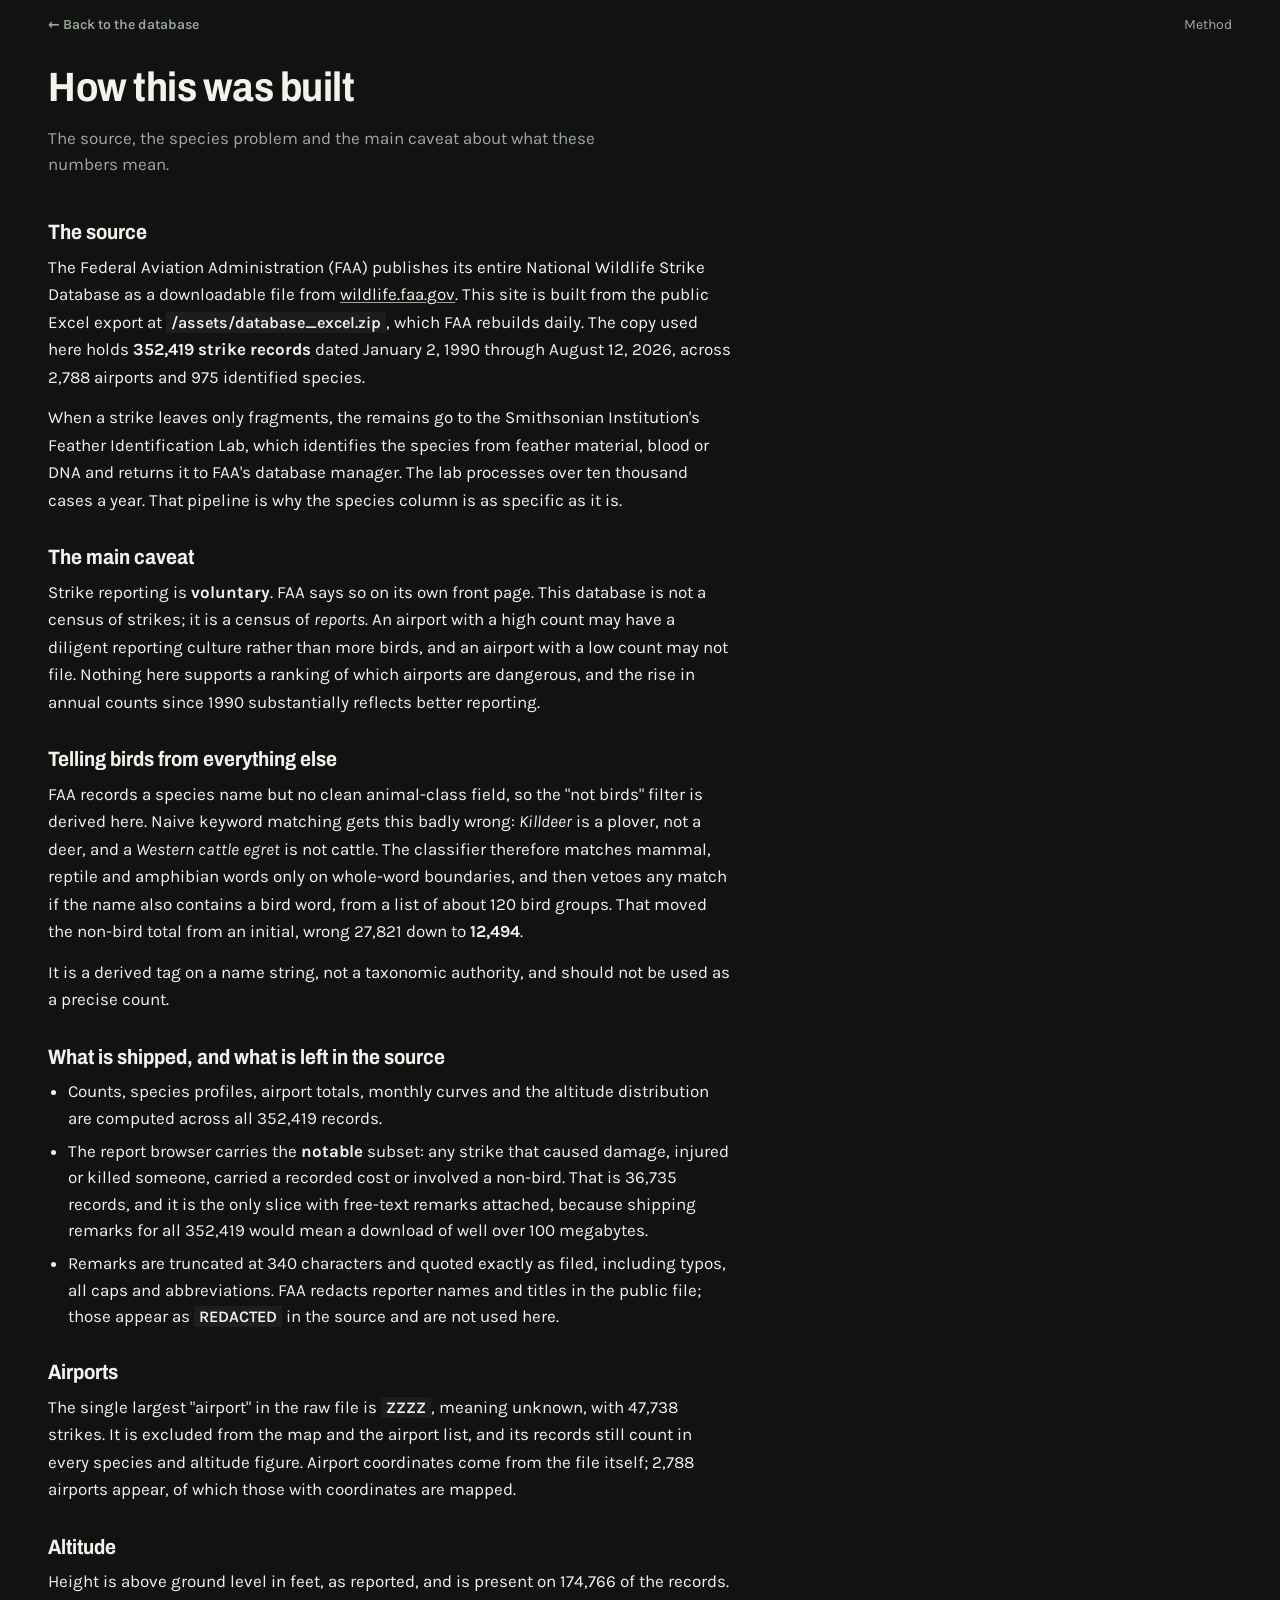
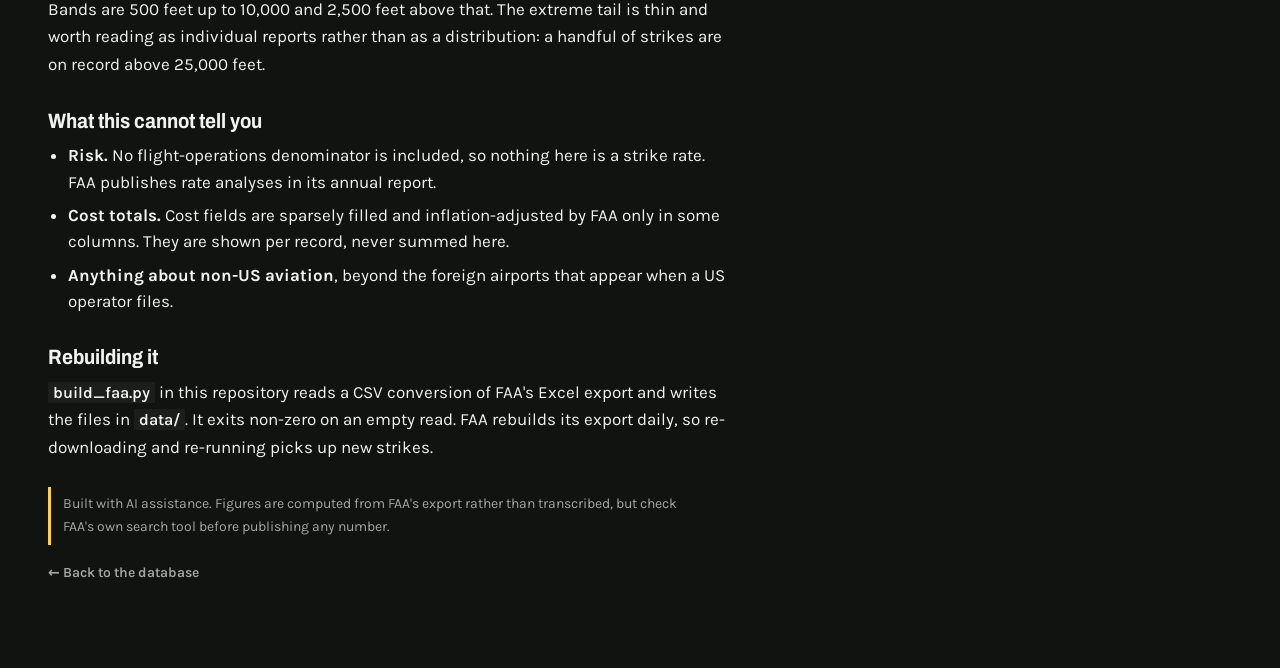
==== commit 391a903b: "Cut AI-writing tells from page copy Rewrote sentences that read as machine-written (not-X-but-Y reve" ====
--- a/methodology.html
+++ b/methodology.html
@@ -25,13 +25,13 @@
   <div class="strip"><a class="back" href="index.html">&larr; Back to the database</a><span>Method</span></div>
   <div class="head">
     <h1>How this was built</h1>
-    <p class="sub">The source, the species problem, and the single most important caveat about
+    <p class="sub">The source, the species problem and the main caveat about
       what these numbers mean.</p>
   </div>
   <div class="doc">
 
     <h2>The source</h2>
-    <p>The FAA publishes its entire National Wildlife Strike Database as a downloadable file from
+    <p>The Federal Aviation Administration (FAA) publishes its entire National Wildlife Strike Database as a downloadable file from
       <a href="https://wildlife.faa.gov/" target="_blank" rel="noopener">wildlife.faa.gov</a>. This site
       is built from the public Excel export at <code>/assets/database_excel.zip</code>, which FAA
       rebuilds daily. The copy used here holds <strong>352,419 strike records</strong> dated January 2,
@@ -41,11 +41,11 @@
       it to FAA's database manager. The lab processes over ten thousand cases a year. That pipeline is
       why the species column is as specific as it is.</p>
 
-    <h2>The caveat that governs everything else</h2>
+    <h2>The main caveat</h2>
     <p>Strike reporting is <strong>voluntary</strong>. FAA says so on its own front page. This database
       is not a census of strikes; it is a census of <em>reports</em>. An airport with a high count may
       have a diligent reporting culture rather than more birds, and an airport with a low count may
-      simply not file. Nothing here supports a ranking of which airports are dangerous, and the rise
+      not file. Nothing here supports a ranking of which airports are dangerous, and the rise
       in annual counts since 1990 substantially reflects better reporting.</p>
 
     <h2>Telling birds from everything else</h2>
@@ -55,15 +55,15 @@
       and amphibian words only on whole-word boundaries, and then vetoes any match if the name also
       contains a bird word, from a list of about 120 bird groups. That moved the non-bird total from an
       initial, wrong 27,821 down to <strong>12,494</strong>.</p>
-    <p>It is still a derived tag on a name string, not a taxonomic authority. Treat it as a good search
-      filter and a poor statistic.</p>
+    <p>It is a derived tag on a name string, not a taxonomic authority, and should not be
+      used as a precise count.</p>
 
     <h2>What is shipped, and what is left in the source</h2>
     <ul>
       <li>Counts, species profiles, airport totals, monthly curves and the altitude distribution are
         computed across all 352,419 records.</li>
       <li>The report browser carries the <strong>notable</strong> subset: any strike that caused damage,
-        injured or killed someone, carried a recorded cost, or involved a non-bird. That is 36,735
+        injured or killed someone, carried a recorded cost or involved a non-bird. That is 36,735
         records, and it is the only slice with free-text remarks attached, because shipping remarks for
         all 352,419 would mean a download of well over 100 megabytes.</li>
       <li>Remarks are truncated at 340 characters and quoted exactly as filed, including typos, all
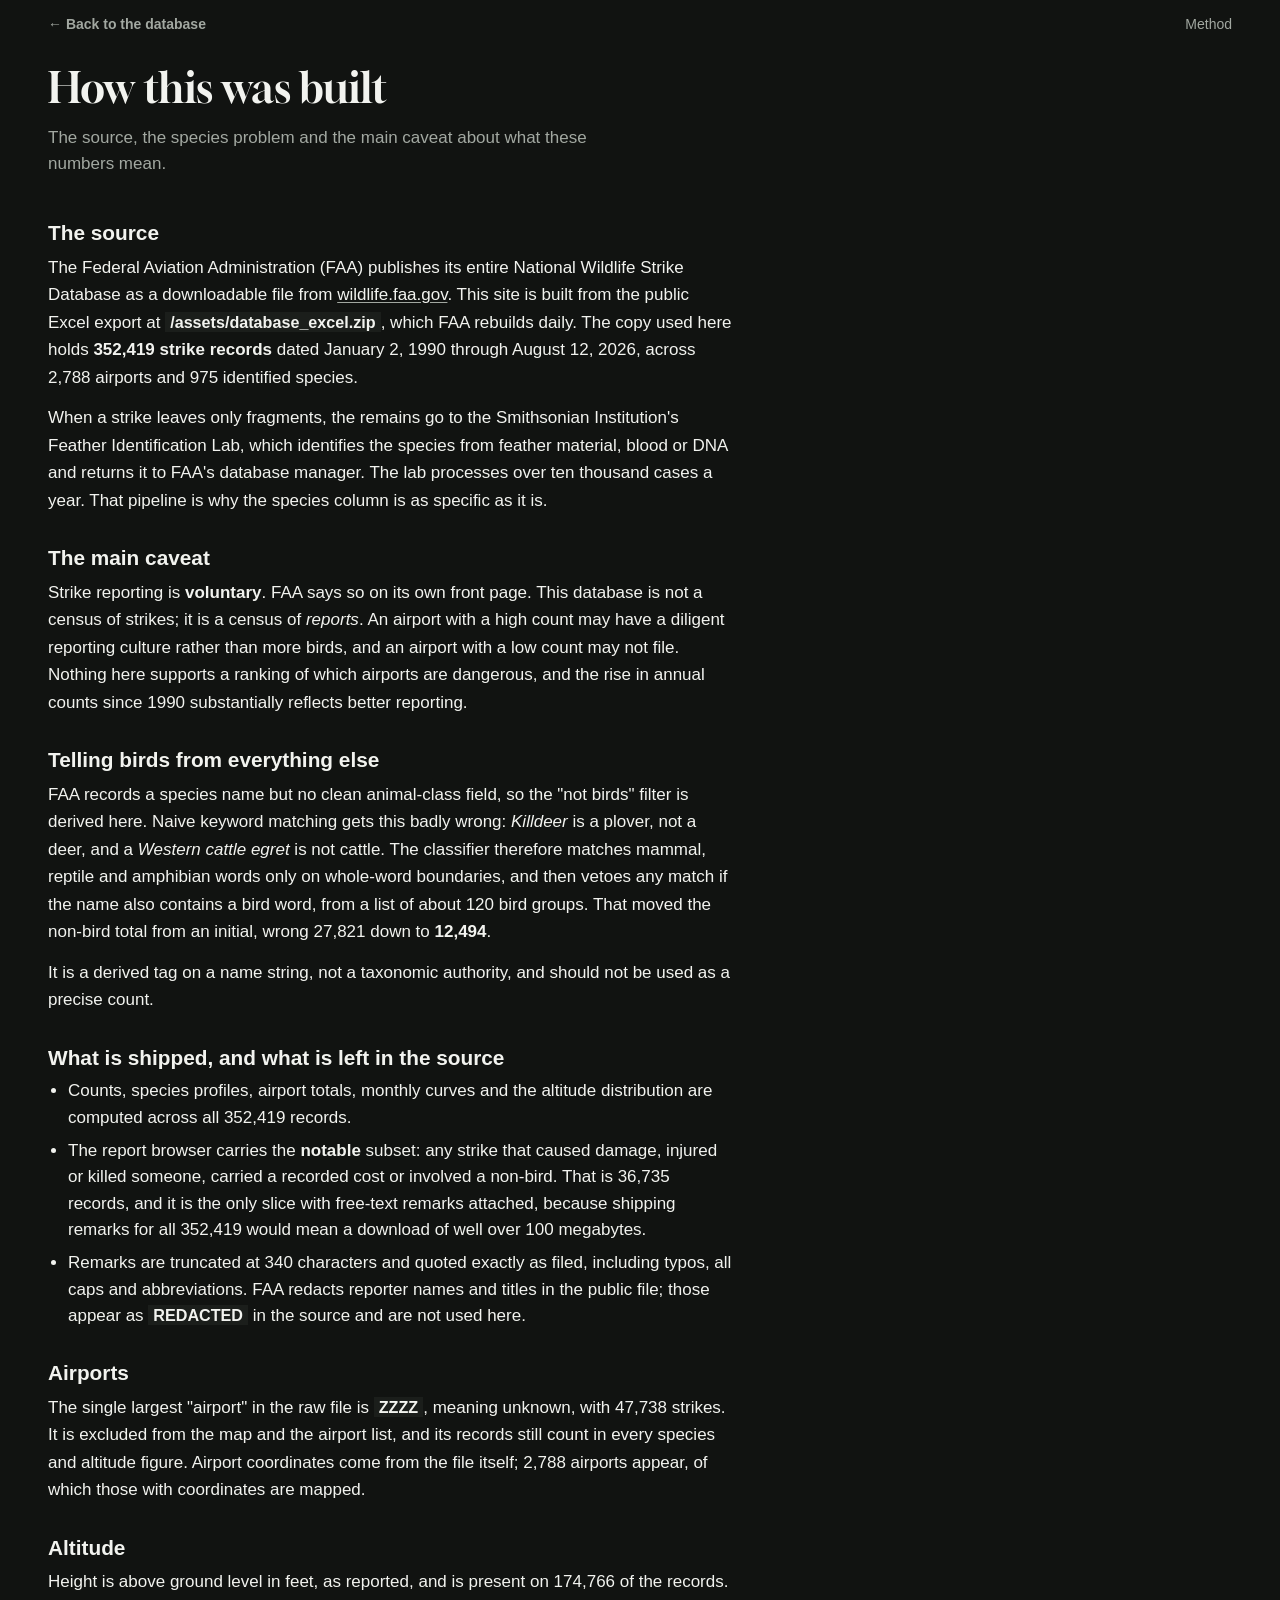
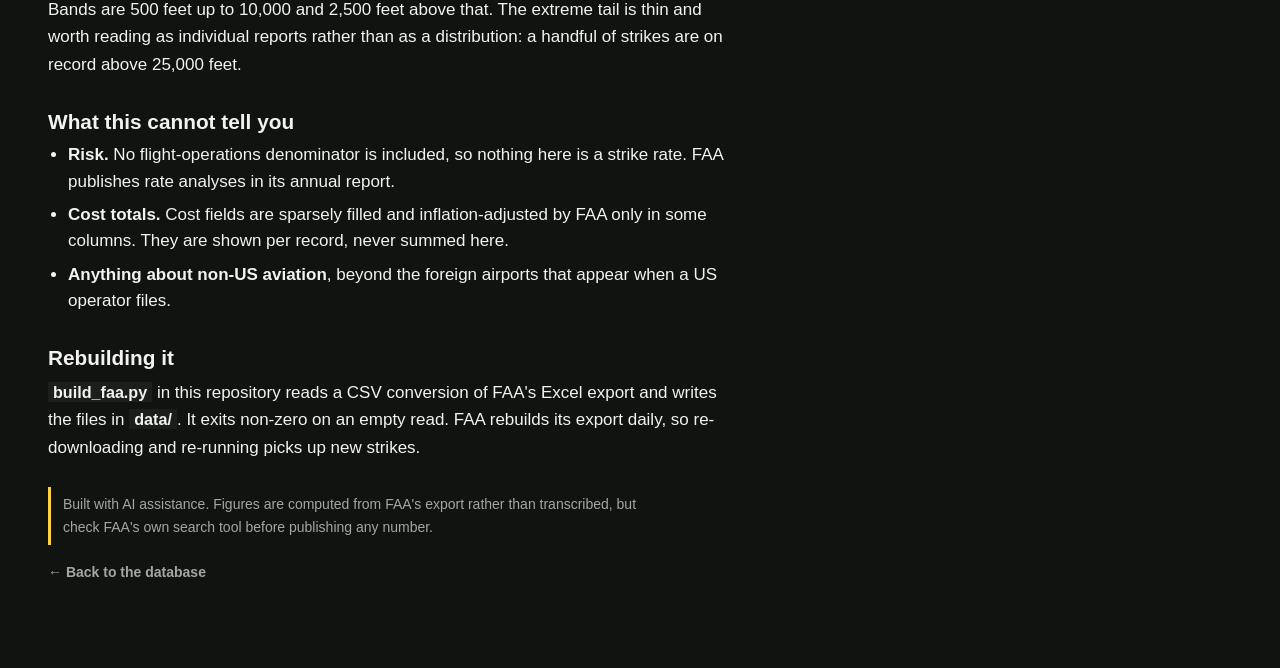
==== commit 48426040: "Fonts: Helvetica Neue for text and headings, Gloock for the page title Co-Authored-By: Claude Opus 5" ====
--- a/methodology.html
+++ b/methodology.html
@@ -6,12 +6,12 @@
 <title>How this was built — Struck</title>
 <link rel="preconnect" href="https://fonts.googleapis.com">
 <link rel="preconnect" href="https://fonts.gstatic.com" crossorigin>
-<link href="https://fonts.googleapis.com/css2?family=Archivo:wdth,wght@62..125,400..900&family=Karla:wght@400;500;600;700&display=swap" rel="stylesheet">
+<link href="https://fonts.googleapis.com/css2?family=Gloock&display=swap" rel="stylesheet">
 <link rel="stylesheet" href="house.css">
 <style>
 :root{--accent:var(--cobalt)}
 .doc{max-width:780px;padding:0 clamp(16px,4vw,48px) 70px}
-.doc h2{font-family:var(--display);font-variation-settings:'wdth' 88;font-size:1.3rem;font-weight:700;margin:32px 0 9px}
+.doc h2{font-family:var(--display);font-size:1.3rem;font-weight:700;margin:32px 0 9px}
 .doc p{margin:0 0 13px;line-height:1.62}
 .doc ul{margin:0 0 13px;padding-left:20px}.doc li{margin-bottom:7px;line-height:1.55}
 code{font-family:var(--sans);font-weight:600;font-size:.95em;background:var(--bg2);padding:1px 5px}
--- a/house.css
+++ b/house.css
@@ -3,8 +3,8 @@
    Josh Greenman personal projects. Adopted 2026-09-23, replacing
    "muted riso" (kept as house-v4-muted-riso.css), which Josh called drab.
 
-   Fonts (add to <head>; Archivo needs the width axis):
-   <link href="https://fonts.googleapis.com/css2?family=Archivo:wdth,wght@62..125,400..900&family=Karla:wght@400;500;600;700&display=swap" rel="stylesheet">
+   Fonts: text and headings are Helvetica Neue (system); the h1 title is Gloock (add to <head>):
+   <link href="https://fonts.googleapis.com/css2?family=Gloock&display=swap" rel="stylesheet">
 
    THE PAGE OPENS THE SAME WAY EVERY TIME, AND THEN IT DOESN'T:
      1. a quiet top line: source on the left, date range on the right
@@ -61,8 +61,9 @@
   --hair:var(--line); --hair2:var(--line2);
   --ink1:var(--cobalt); --ink2c:var(--mint); --ink3:var(--accent); --ink4:var(--sun); --ink5:var(--cyan);
 
-  --sans:'Karla',system-ui,-apple-system,sans-serif;
-  --display:'Archivo',system-ui,sans-serif;
+  --sans:'Helvetica Neue',Helvetica,Arial,sans-serif;
+  --display:'Helvetica Neue',Helvetica,Arial,sans-serif;
+  --title:'Gloock',Georgia,serif;
   /* type scale */
   --t-micro:13px;   /* meta, axis, footnote */
   --t-small:14px;   /* labels, tabs, captions */
@@ -96,9 +97,9 @@
 /* ---------- opening ---------- */
 .head{position:relative;padding:30px clamp(16px,4vw,48px) 6px}
 .hmark{display:none} /* v4 corner marks were made for paper; the opening chart replaces them */
-h1{font-family:var(--display);font-variation-settings:'wdth' 88;font-weight:700;margin:0;
-  font-size:var(--t-h1);line-height:1.05;letter-spacing:-.012em}
-.finding{font-family:var(--display);font-variation-settings:'wdth' 88;font-weight:400;font-size:var(--t-find);
+h1{font-family:var(--title);font-weight:400;margin:0;
+  font-size:var(--t-h1);line-height:1.05;letter-spacing:0}
+.finding{font-family:var(--display);font-weight:400;font-size:var(--t-find);
   line-height:1.3;margin:12px 0 0;max-width:40ch;text-wrap:pretty}
 .sub,.lede{margin:16px 0 0;max-width:62ch;font-size:var(--t-body);line-height:1.55;color:var(--fg2)}
 .sub b,.lede b{color:var(--fg);font-weight:700}
@@ -118,8 +119,8 @@
 @media(max-width:760px){.split{grid-template-columns:1fr}}
 .pair{display:grid;grid-template-columns:1fr 1fr;gap:18px}
 @media(max-width:560px){.pair{grid-template-columns:1fr}}
-h2{font-family:var(--display);font-variation-settings:'wdth' 88;font-weight:700;font-size:1.6rem;line-height:1.12;margin:0 0 6px}
-h3{font-family:var(--display);font-variation-settings:'wdth' 88;font-weight:700;font-size:1.35rem;line-height:1.15;margin:0 0 4px}
+h2{font-family:var(--display);font-weight:700;font-size:1.6rem;line-height:1.12;margin:0 0 6px}
+h3{font-family:var(--display);font-weight:700;font-size:1.35rem;line-height:1.15;margin:0 0 4px}
 h4{font-size:15px;font-weight:700;margin:0 0 6px}
 .aside{font-size:15px;color:var(--fg2);margin:0 0 16px;max-width:62ch}
 /* heat grid: set background per cell from a ramp between --bg and an ink */
@@ -135,16 +136,16 @@
 .list .row{display:grid;grid-template-columns:14px minmax(0,1fr) auto;gap:12px;align-items:baseline;padding:9px 0;border-top:1.5px solid var(--fg)}
 .list .row:last-child{border-bottom:1.5px solid var(--fg)}
 .list .sw{width:12px;height:12px;display:block;align-self:center}
-.list .nm{font-family:var(--display);font-variation-settings:'wdth' 80;font-weight:650;font-size:var(--t-rec);line-height:1.15}
+.list .nm{font-family:var(--display);font-weight:650;font-size:var(--t-rec);line-height:1.15}
 .list .sub{display:block;margin:2px 0 0;font-size:var(--t-small);color:var(--fg2)}
-.list .num{font-family:var(--display);font-variation-settings:'wdth' 80;font-weight:600;font-variant-numeric:tabular-nums;text-align:right}
+.list .num{font-family:var(--display);font-weight:600;font-variant-numeric:tabular-nums;text-align:right}
 
 /* ---------- counts: legacy row, kept quiet. Prefer writing counts into .lede ---------- */
 .capline{padding:10px clamp(16px,4vw,48px) 0;font-size:var(--t-small);color:var(--fg2)}
 .capline b{color:var(--fg);font-weight:700}
 .counts{display:flex;flex-wrap:wrap;gap:4px 28px;padding:8px clamp(16px,4vw,48px) 14px}
 .counts div{display:flex;align-items:baseline;gap:7px}
-.counts b{font-family:var(--display);font-variation-settings:'wdth' 88;font-weight:600;font-size:1.05rem;font-variant-numeric:tabular-nums}
+.counts b{font-family:var(--display);font-weight:600;font-size:1.05rem;font-variant-numeric:tabular-nums}
 .counts span{font-size:var(--t-small);color:var(--fg2)}
 
 /* ---------- tabs ---------- */
@@ -183,7 +184,7 @@
   padding:11px clamp(16px,4vw,48px);cursor:pointer;font-family:inherit;color:inherit}
 .rec:hover{background:var(--bg2)}
 .rec.sel{background:var(--bg2);box-shadow:inset 4px 0 0 var(--accent)}
-.rec b{font-family:var(--display);font-variation-settings:'wdth' 88;font-weight:600;font-size:var(--t-rec);display:block;line-height:1.25}
+.rec b{font-family:var(--display);font-weight:600;font-size:var(--t-rec);display:block;line-height:1.25}
 .rec .meta{font-style:normal;font-size:var(--t-small);color:var(--fg2);display:block;margin-top:3px}
 .pill{display:inline-block;padding:0 6px;margin-right:7px;color:#111311;background:var(--mint);font-weight:700}
 .pill.c{background:var(--cobalt)}
